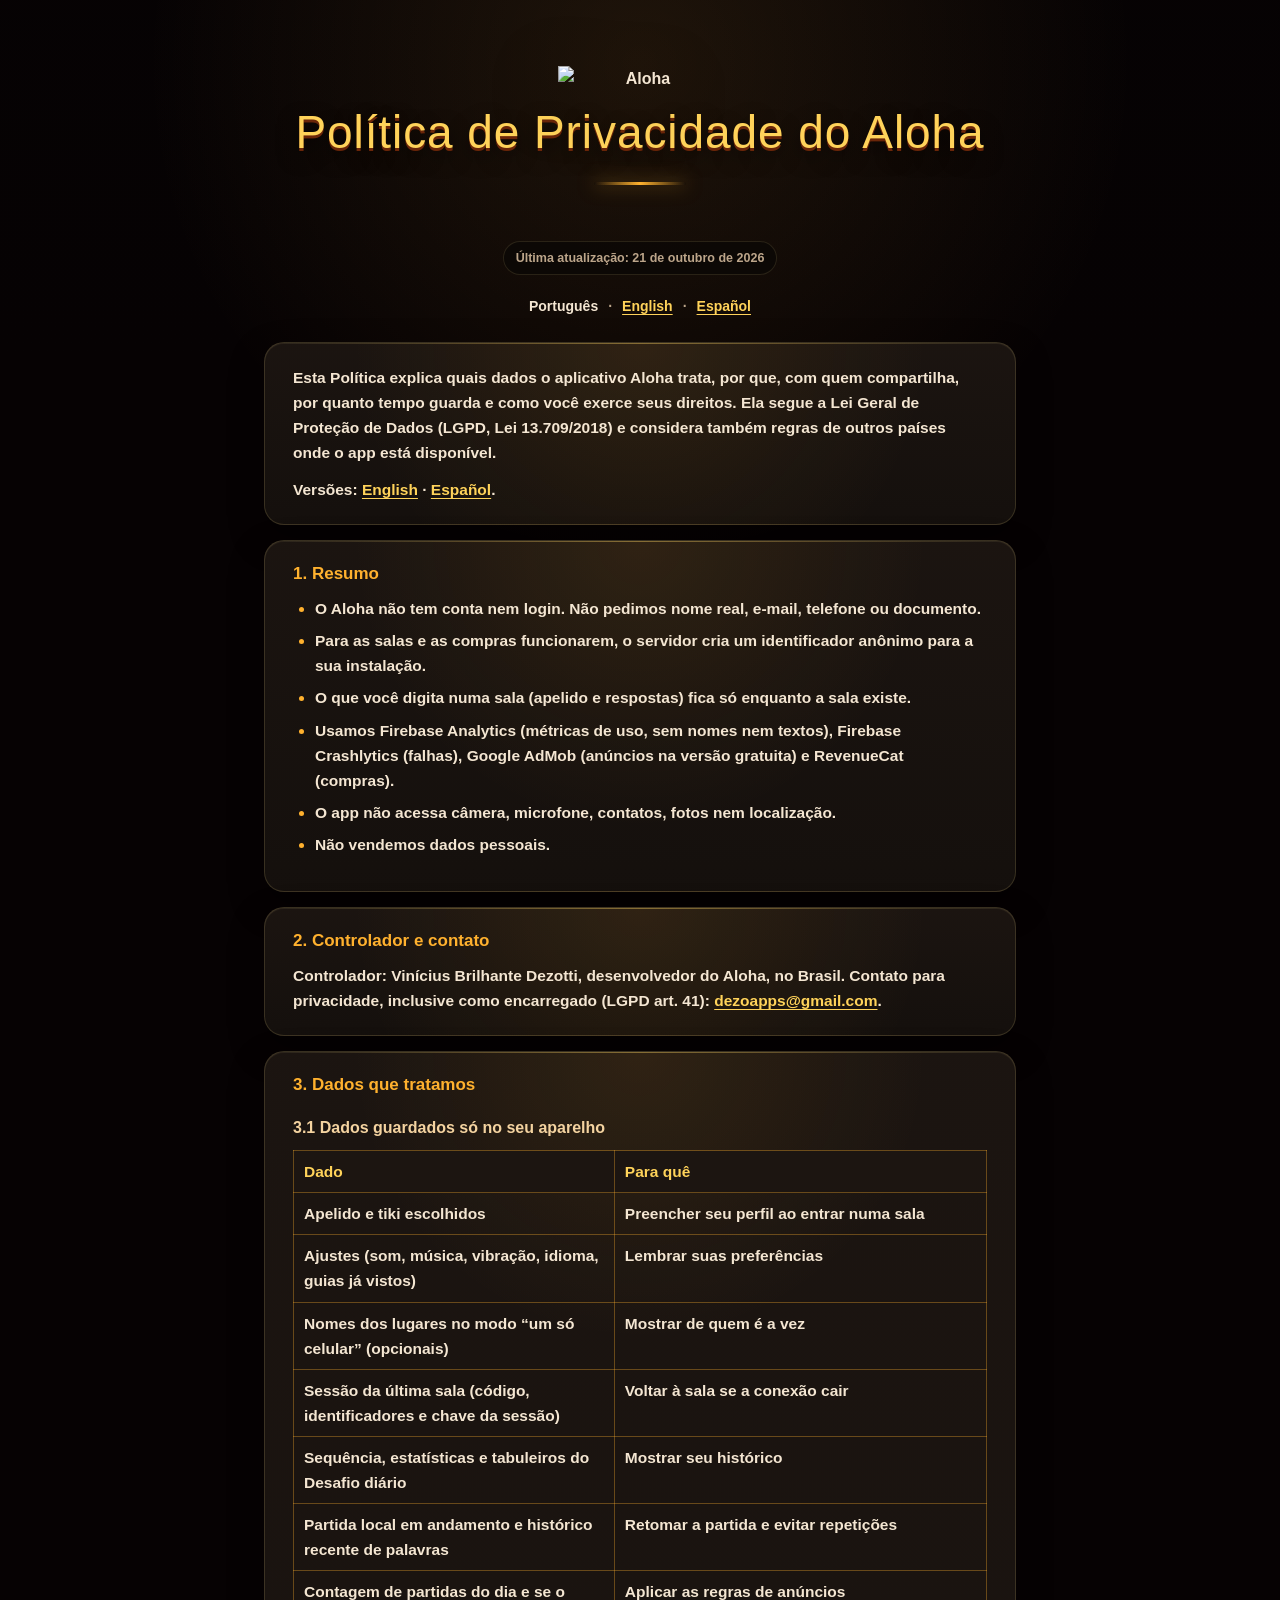
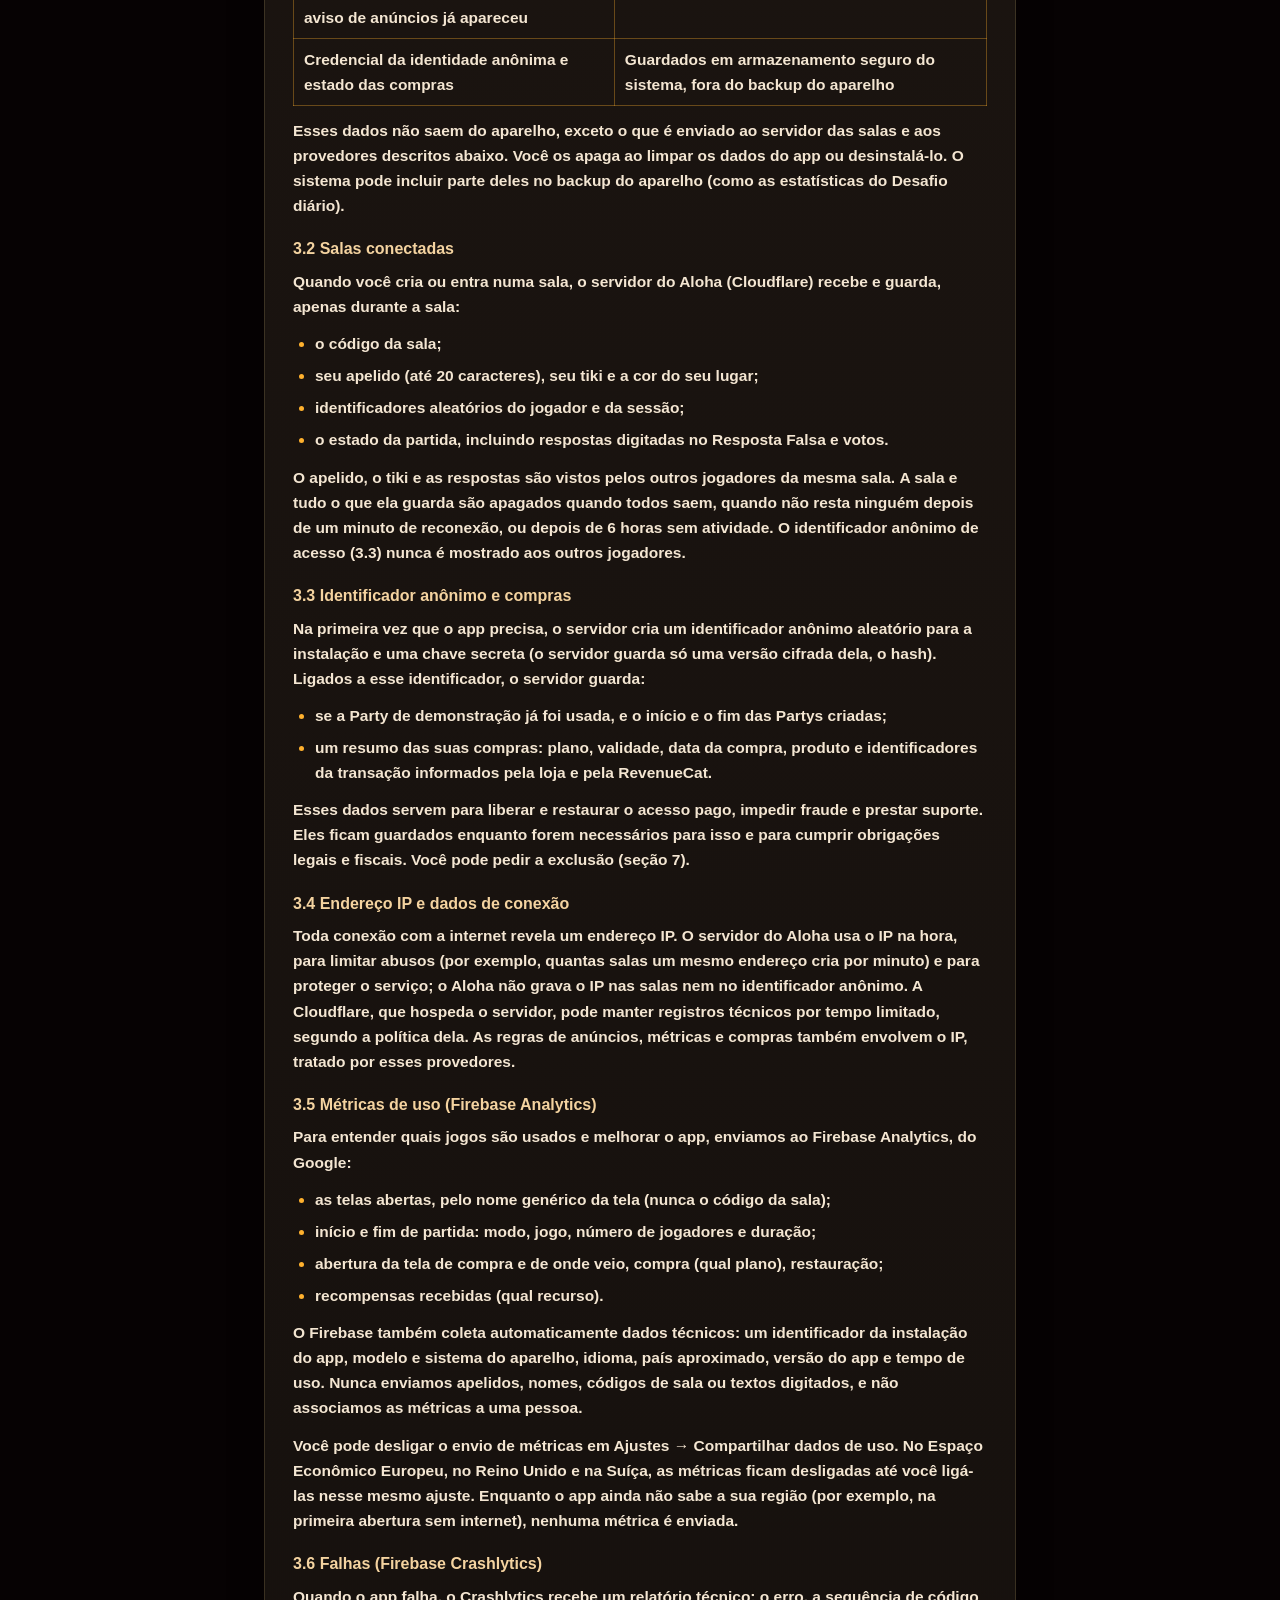
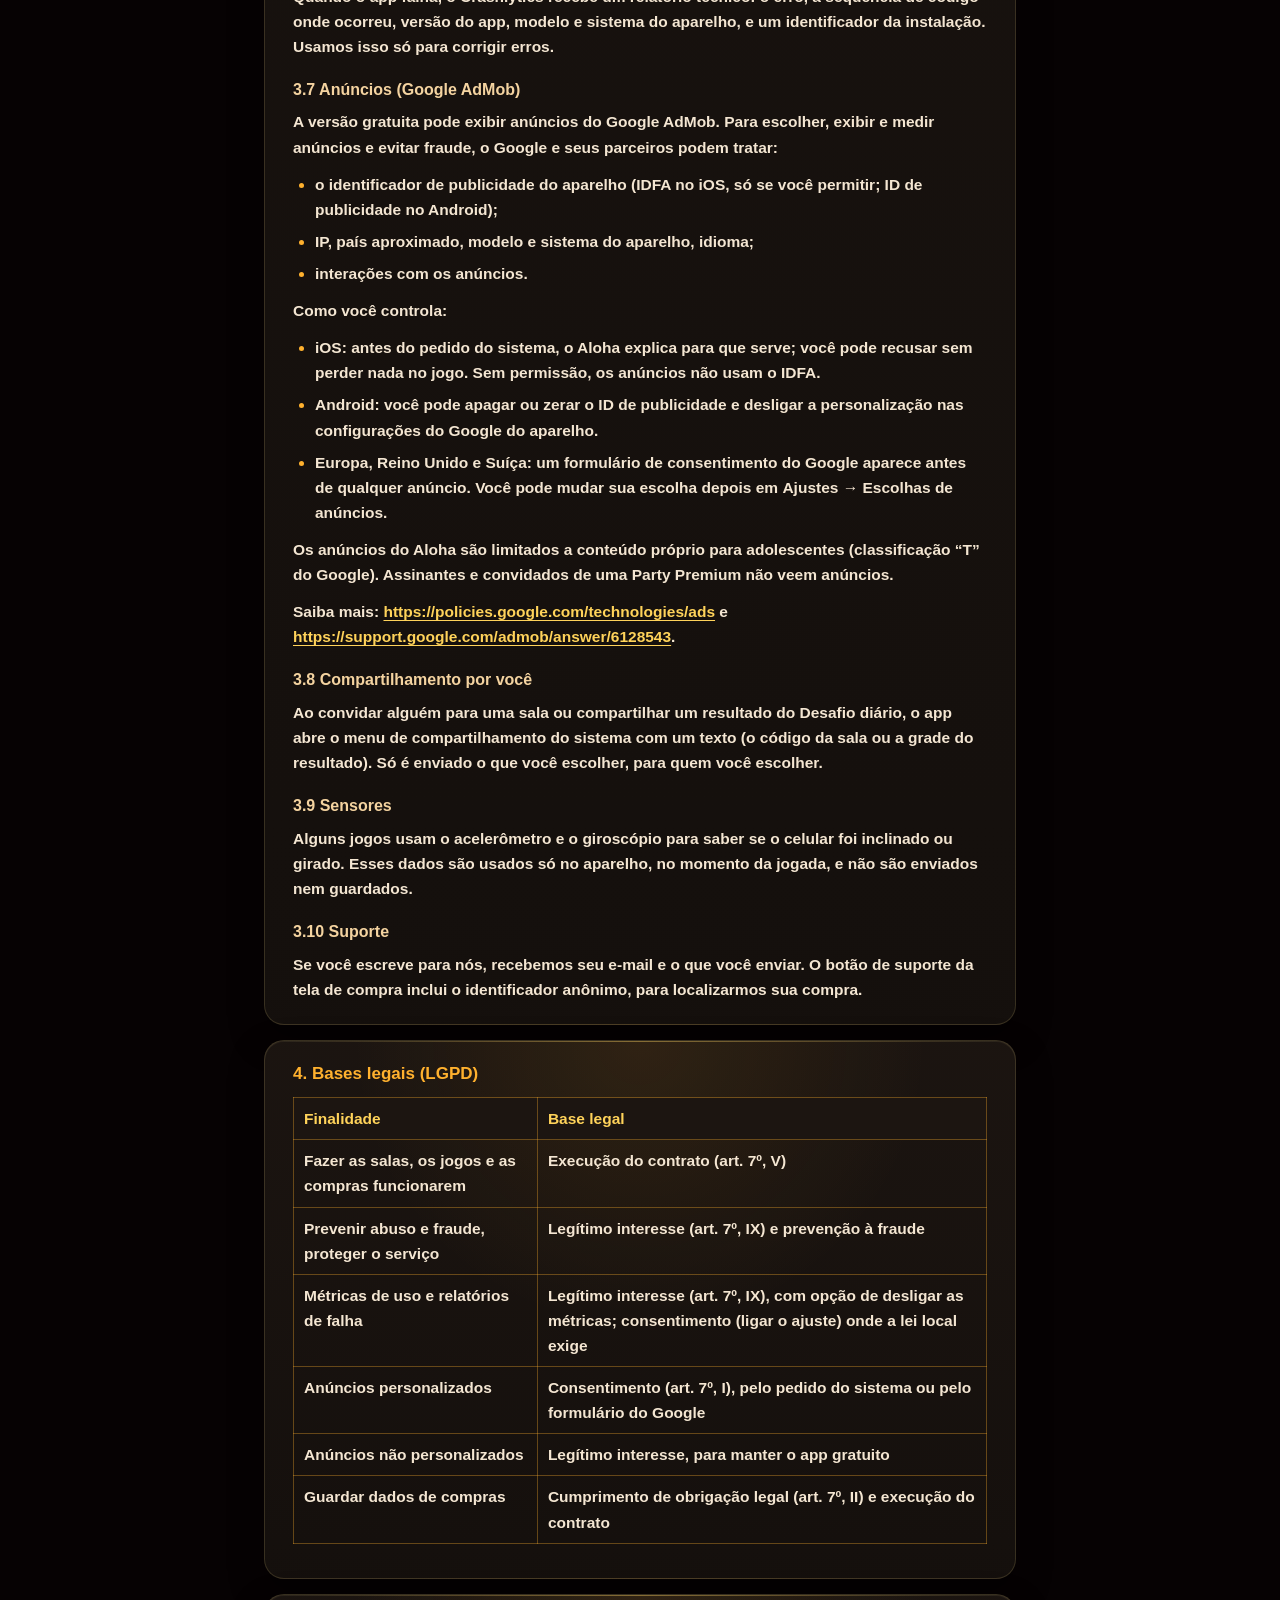
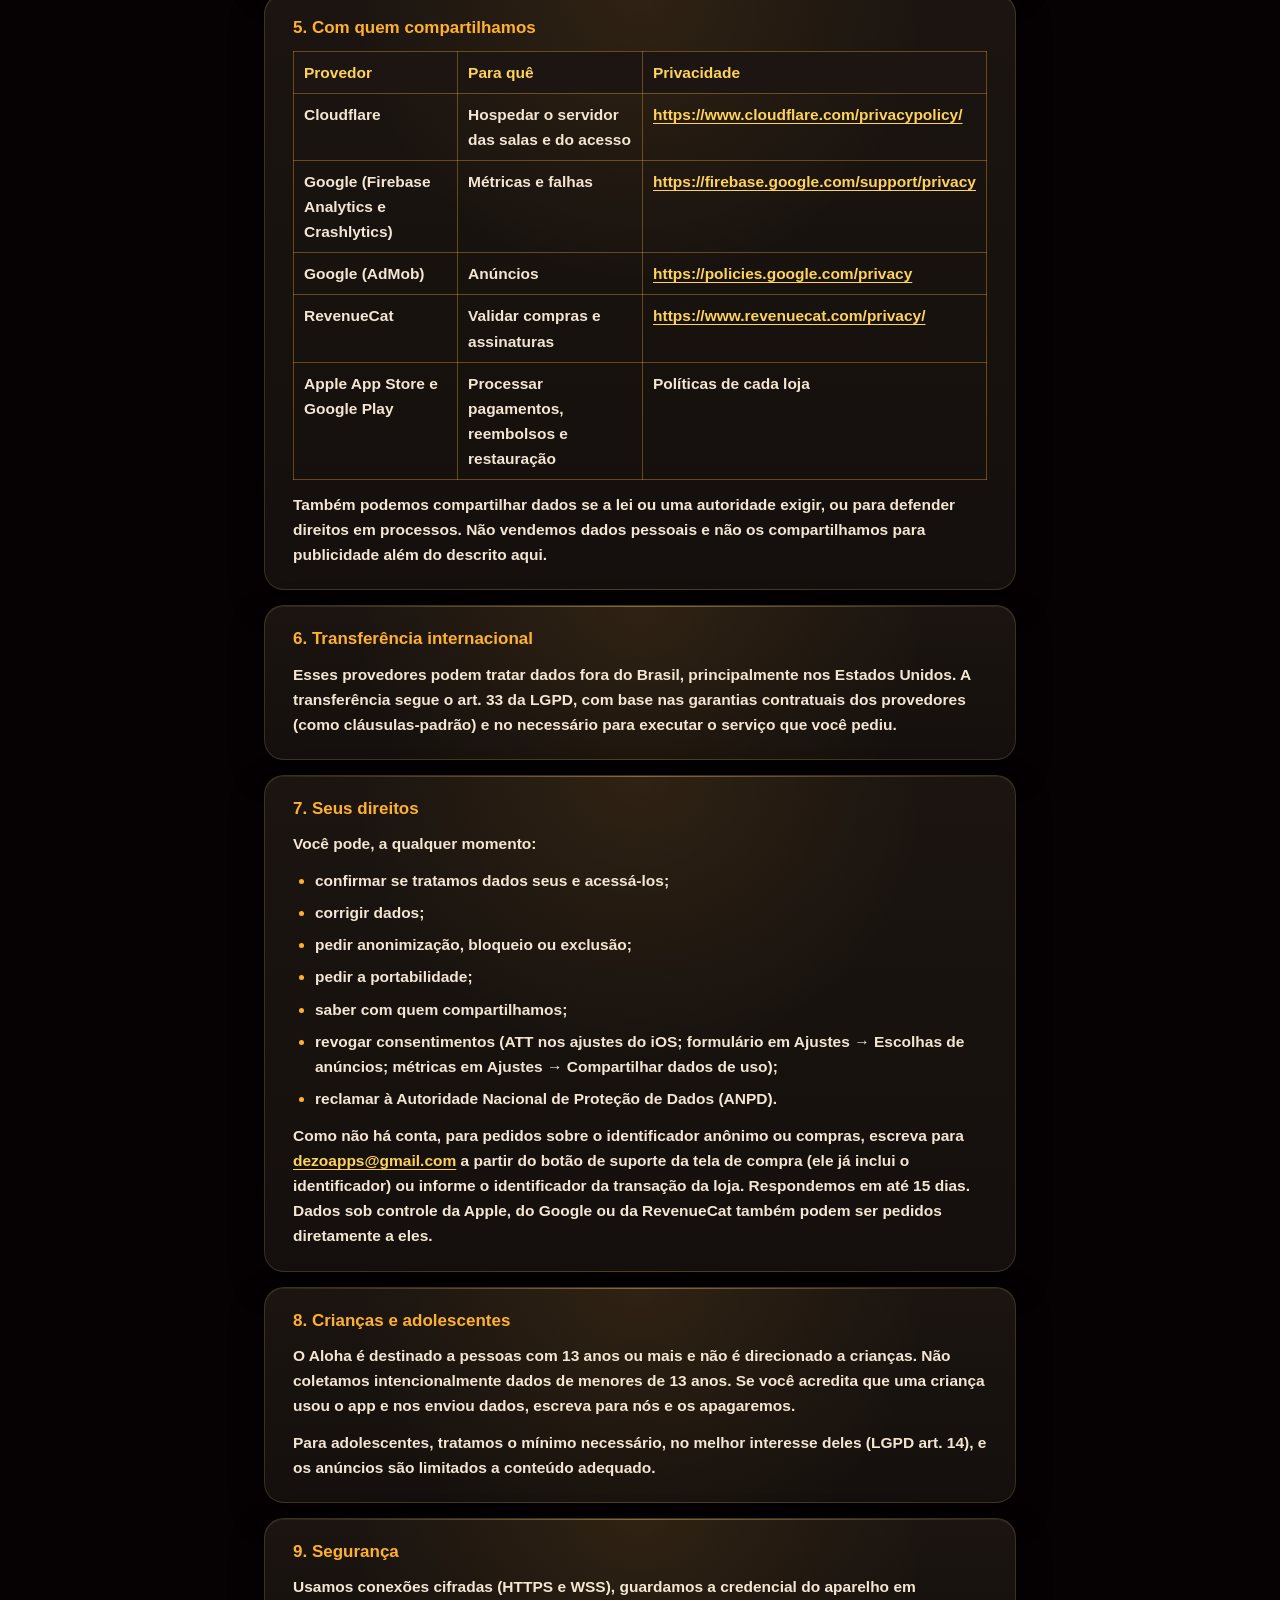
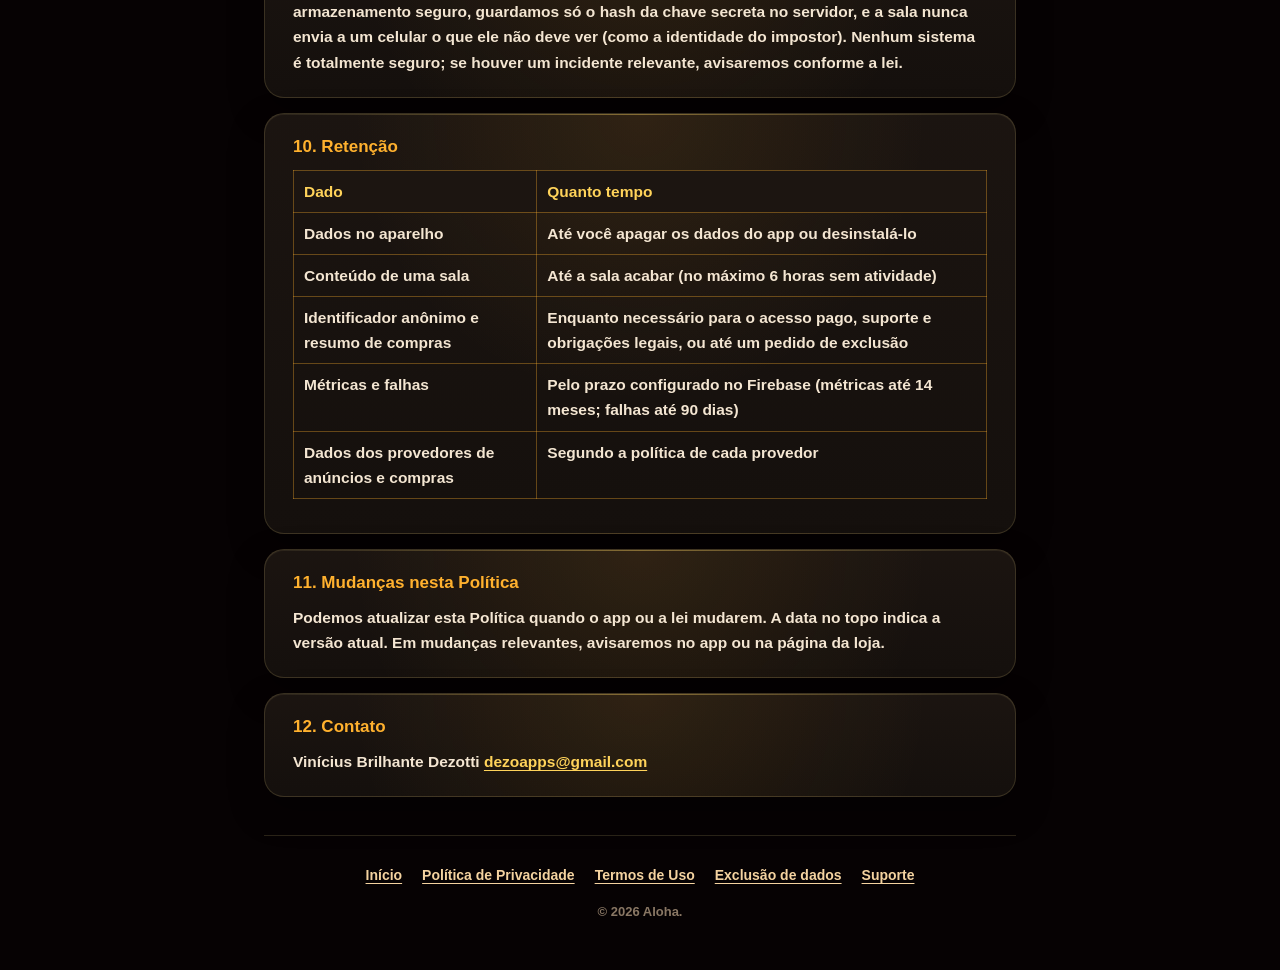
==== privacy-policy/index.html @ b7cdd17b "docs(site): atualiza termos e privacidade nos três idiomas" ====
<!doctype html>
<html lang="pt-BR">
<head>
<meta charset="utf-8">
<meta name="viewport" content="width=device-width, initial-scale=1">
<title>Política de Privacidade do Aloha</title>
<meta name="description" content="Política de Privacidade do Aloha — Aloha.">
<link rel="stylesheet" href="../assets/style.css">
<link rel="alternate" hreflang="pt-BR" href="https://playaloha.github.io/public/privacy-policy/">
<link rel="alternate" hreflang="en" href="https://playaloha.github.io/public/privacy-policy/en/">
<link rel="alternate" hreflang="es" href="https://playaloha.github.io/public/privacy-policy/es/">
</head>
<body>
<main>
  <div class="hero">
    <img class="logo small" src="../assets/aloha-logo-hero.png" alt="Aloha">
    <h1>Política de Privacidade do Aloha</h1>
  </div>

  <p class="updated">Última atualização: 21 de outubro de 2026</p>
  <nav class="language-links" aria-label="Idiomas">
    <a href="../privacy-policy/" hreflang="pt-BR" lang="pt-BR" aria-current="page">Português</a> · <a href="../privacy-policy/en/" hreflang="en" lang="en">English</a> · <a href="../privacy-policy/es/" hreflang="es" lang="es">Español</a>
  </nav>

  <article class="legal">
    <section>
      <p>Esta Política explica quais dados o aplicativo Aloha trata, por que, com quem compartilha, por quanto tempo guarda e como você exerce seus direitos. Ela segue a Lei Geral de Proteção de Dados (LGPD, Lei 13.709/2018) e considera também regras de outros países onde o app está disponível.</p>
      <p>Versões: <a href="../privacy-policy/en/">English</a> · <a href="../privacy-policy/es/">Español</a>.</p>
    </section>
    <section>
      <h2>1. Resumo</h2>
      <ul>
      <li>O Aloha <strong>não tem conta nem login</strong>. Não pedimos nome real, e-mail, telefone ou documento.</li>
      <li>Para as salas e as compras funcionarem, o servidor cria um <strong>identificador anônimo</strong> para a sua instalação.</li>
      <li>O que você digita numa sala (apelido e respostas) fica <strong>só enquanto a sala existe</strong>.</li>
      <li>Usamos <strong>Firebase Analytics</strong> (métricas de uso, sem nomes nem textos), <strong>Firebase Crashlytics</strong> (falhas), <strong>Google AdMob</strong> (anúncios na versão gratuita) e <strong>RevenueCat</strong> (compras).</li>
      <li>O app <strong>não acessa</strong> câmera, microfone, contatos, fotos nem localização.</li>
      <li><strong>Não vendemos</strong> dados pessoais.</li>
      </ul>
    </section>
    <section>
      <h2>2. Controlador e contato</h2>
      <p>Controlador: <strong>Vinícius Brilhante Dezotti</strong>, desenvolvedor do Aloha, no Brasil.
      Contato para privacidade, inclusive como encarregado (LGPD art. 41): <a href="mailto:dezoapps@gmail.com">dezoapps@gmail.com</a>.</p>
    </section>
    <section>
      <h2>3. Dados que tratamos</h2>
      <h3>3.1 Dados guardados só no seu aparelho</h3>
      <table>
      <thead>
      <tr>
      <th>Dado</th>
      <th>Para quê</th>
      </tr>
      </thead>
      <tbody>
      <tr>
      <td>Apelido e tiki escolhidos</td>
      <td>Preencher seu perfil ao entrar numa sala</td>
      </tr>
      <tr>
      <td>Ajustes (som, música, vibração, idioma, guias já vistos)</td>
      <td>Lembrar suas preferências</td>
      </tr>
      <tr>
      <td>Nomes dos lugares no modo “um só celular” (opcionais)</td>
      <td>Mostrar de quem é a vez</td>
      </tr>
      <tr>
      <td>Sessão da última sala (código, identificadores e chave da sessão)</td>
      <td>Voltar à sala se a conexão cair</td>
      </tr>
      <tr>
      <td>Sequência, estatísticas e tabuleiros do Desafio diário</td>
      <td>Mostrar seu histórico</td>
      </tr>
      <tr>
      <td>Partida local em andamento e histórico recente de palavras</td>
      <td>Retomar a partida e evitar repetições</td>
      </tr>
      <tr>
      <td>Contagem de partidas do dia e se o aviso de anúncios já apareceu</td>
      <td>Aplicar as regras de anúncios</td>
      </tr>
      <tr>
      <td>Credencial da identidade anônima e estado das compras</td>
      <td>Guardados em <strong>armazenamento seguro</strong> do sistema, fora do backup do aparelho</td>
      </tr>
      </tbody>
      </table>
      <p>Esses dados não saem do aparelho, exceto o que é enviado ao servidor das salas e aos provedores descritos abaixo. Você os apaga ao limpar os dados do app ou desinstalá-lo. O sistema pode incluir parte deles no backup do aparelho (como as estatísticas do Desafio diário).</p>
      <h3>3.2 Salas conectadas</h3>
      <p>Quando você cria ou entra numa sala, o servidor do Aloha (Cloudflare) recebe e guarda, <strong>apenas durante a sala</strong>:</p>
      <ul>
      <li>o código da sala;</li>
      <li>seu apelido (até 20 caracteres), seu tiki e a cor do seu lugar;</li>
      <li>identificadores aleatórios do jogador e da sessão;</li>
      <li>o estado da partida, incluindo <strong>respostas digitadas</strong> no Resposta Falsa e votos.</li>
      </ul>
      <p>O apelido, o tiki e as respostas são vistos pelos outros jogadores da mesma sala. <strong>A sala e tudo o que ela guarda são apagados</strong> quando todos saem, quando não resta ninguém depois de um minuto de reconexão, ou depois de 6 horas sem atividade. O identificador anônimo de acesso (3.3) nunca é mostrado aos outros jogadores.</p>
      <h3>3.3 Identificador anônimo e compras</h3>
      <p>Na primeira vez que o app precisa, o servidor cria um <strong>identificador anônimo</strong> aleatório para a instalação e uma chave secreta (o servidor guarda só uma versão cifrada dela, o hash). Ligados a esse identificador, o servidor guarda:</p>
      <ul>
      <li>se a Party de demonstração já foi usada, e o início e o fim das Partys criadas;</li>
      <li>um resumo das suas compras: plano, validade, data da compra, produto e identificadores da transação informados pela loja e pela RevenueCat.</li>
      </ul>
      <p>Esses dados servem para liberar e restaurar o acesso pago, impedir fraude e prestar suporte. Eles ficam guardados enquanto forem necessários para isso e para cumprir obrigações legais e fiscais. Você pode pedir a exclusão (seção 7).</p>
      <h3>3.4 Endereço IP e dados de conexão</h3>
      <p>Toda conexão com a internet revela um endereço IP. O servidor do Aloha usa o IP <strong>na hora</strong>, para limitar abusos (por exemplo, quantas salas um mesmo endereço cria por minuto) e para proteger o serviço; o Aloha não grava o IP nas salas nem no identificador anônimo. A Cloudflare, que hospeda o servidor, pode manter registros técnicos por tempo limitado, segundo a política dela. As regras de anúncios, métricas e compras também envolvem o IP, tratado por esses provedores.</p>
      <h3>3.5 Métricas de uso (Firebase Analytics)</h3>
      <p>Para entender quais jogos são usados e melhorar o app, enviamos ao Firebase Analytics, do Google:</p>
      <ul>
      <li>as telas abertas, pelo nome genérico da tela (nunca o código da sala);</li>
      <li>início e fim de partida: modo, jogo, número de jogadores e duração;</li>
      <li>abertura da tela de compra e de onde veio, compra (qual plano), restauração;</li>
      <li>recompensas recebidas (qual recurso).</li>
      </ul>
      <p>O Firebase também coleta automaticamente dados técnicos: um identificador da instalação do app, modelo e sistema do aparelho, idioma, país aproximado, versão do app e tempo de uso. <strong>Nunca enviamos apelidos, nomes, códigos de sala ou textos digitados</strong>, e não associamos as métricas a uma pessoa.</p>
      <p>Você pode <strong>desligar o envio de métricas em Ajustes → Compartilhar dados de uso</strong>. No Espaço Econômico Europeu, no Reino Unido e na Suíça, as métricas ficam <strong>desligadas</strong> até você ligá-las nesse mesmo ajuste. Enquanto o app ainda não sabe a sua região (por exemplo, na primeira abertura sem internet), nenhuma métrica é enviada.</p>
      <h3>3.6 Falhas (Firebase Crashlytics)</h3>
      <p>Quando o app falha, o Crashlytics recebe um relatório técnico: o erro, a sequência de código onde ocorreu, versão do app, modelo e sistema do aparelho, e um identificador da instalação. Usamos isso só para corrigir erros.</p>
      <h3>3.7 Anúncios (Google AdMob)</h3>
      <p>A versão gratuita pode exibir anúncios do Google AdMob. Para escolher, exibir e medir anúncios e evitar fraude, o Google e seus parceiros podem tratar:</p>
      <ul>
      <li>o <strong>identificador de publicidade</strong> do aparelho (IDFA no iOS, só se você permitir; ID de publicidade no Android);</li>
      <li>IP, país aproximado, modelo e sistema do aparelho, idioma;</li>
      <li>interações com os anúncios.</li>
      </ul>
      <p>Como você controla:</p>
      <ul>
      <li><strong>iOS:</strong> antes do pedido do sistema, o Aloha explica para que serve; você pode recusar sem perder nada no jogo. Sem permissão, os anúncios não usam o IDFA.</li>
      <li><strong>Android:</strong> você pode apagar ou zerar o ID de publicidade e desligar a personalização nas configurações do Google do aparelho.</li>
      <li><strong>Europa, Reino Unido e Suíça:</strong> um formulário de consentimento do Google aparece antes de qualquer anúncio. Você pode mudar sua escolha depois em <strong>Ajustes → Escolhas de anúncios</strong>.</li>
      </ul>
      <p>Os anúncios do Aloha são limitados a conteúdo próprio para adolescentes (classificação “T” do Google). Assinantes e convidados de uma Party Premium não veem anúncios.</p>
      <p>Saiba mais: <a href="https://policies.google.com/technologies/ads">https://policies.google.com/technologies/ads</a> e <a href="https://support.google.com/admob/answer/6128543">https://support.google.com/admob/answer/6128543</a>.</p>
      <h3>3.8 Compartilhamento por você</h3>
      <p>Ao convidar alguém para uma sala ou compartilhar um resultado do Desafio diário, o app abre o menu de compartilhamento do sistema com um texto (o código da sala ou a grade do resultado). Só é enviado o que você escolher, para quem você escolher.</p>
      <h3>3.9 Sensores</h3>
      <p>Alguns jogos usam o acelerômetro e o giroscópio para saber se o celular foi inclinado ou girado. Esses dados são usados só no aparelho, no momento da jogada, e <strong>não são enviados nem guardados</strong>.</p>
      <h3>3.10 Suporte</h3>
      <p>Se você escreve para nós, recebemos seu e-mail e o que você enviar. O botão de suporte da tela de compra inclui o identificador anônimo, para localizarmos sua compra.</p>
    </section>
    <section>
      <h2>4. Bases legais (LGPD)</h2>
      <table>
      <thead>
      <tr>
      <th>Finalidade</th>
      <th>Base legal</th>
      </tr>
      </thead>
      <tbody>
      <tr>
      <td>Fazer as salas, os jogos e as compras funcionarem</td>
      <td>Execução do contrato (art. 7º, V)</td>
      </tr>
      <tr>
      <td>Prevenir abuso e fraude, proteger o serviço</td>
      <td>Legítimo interesse (art. 7º, IX) e prevenção à fraude</td>
      </tr>
      <tr>
      <td>Métricas de uso e relatórios de falha</td>
      <td>Legítimo interesse (art. 7º, IX), com opção de desligar as métricas; consentimento (ligar o ajuste) onde a lei local exige</td>
      </tr>
      <tr>
      <td>Anúncios personalizados</td>
      <td>Consentimento (art. 7º, I), pelo pedido do sistema ou pelo formulário do Google</td>
      </tr>
      <tr>
      <td>Anúncios não personalizados</td>
      <td>Legítimo interesse, para manter o app gratuito</td>
      </tr>
      <tr>
      <td>Guardar dados de compras</td>
      <td>Cumprimento de obrigação legal (art. 7º, II) e execução do contrato</td>
      </tr>
      </tbody>
      </table>
    </section>
    <section>
      <h2>5. Com quem compartilhamos</h2>
      <table>
      <thead>
      <tr>
      <th>Provedor</th>
      <th>Para quê</th>
      <th>Privacidade</th>
      </tr>
      </thead>
      <tbody>
      <tr>
      <td>Cloudflare</td>
      <td>Hospedar o servidor das salas e do acesso</td>
      <td><a href="https://www.cloudflare.com/privacypolicy/">https://www.cloudflare.com/privacypolicy/</a></td>
      </tr>
      <tr>
      <td>Google (Firebase Analytics e Crashlytics)</td>
      <td>Métricas e falhas</td>
      <td><a href="https://firebase.google.com/support/privacy">https://firebase.google.com/support/privacy</a></td>
      </tr>
      <tr>
      <td>Google (AdMob)</td>
      <td>Anúncios</td>
      <td><a href="https://policies.google.com/privacy">https://policies.google.com/privacy</a></td>
      </tr>
      <tr>
      <td>RevenueCat</td>
      <td>Validar compras e assinaturas</td>
      <td><a href="https://www.revenuecat.com/privacy/">https://www.revenuecat.com/privacy/</a></td>
      </tr>
      <tr>
      <td>Apple App Store e Google Play</td>
      <td>Processar pagamentos, reembolsos e restauração</td>
      <td>Políticas de cada loja</td>
      </tr>
      </tbody>
      </table>
      <p>Também podemos compartilhar dados se a lei ou uma autoridade exigir, ou para defender direitos em processos. <strong>Não vendemos</strong> dados pessoais e não os compartilhamos para publicidade além do descrito aqui.</p>
    </section>
    <section>
      <h2>6. Transferência internacional</h2>
      <p>Esses provedores podem tratar dados fora do Brasil, principalmente nos Estados Unidos. A transferência segue o art. 33 da LGPD, com base nas garantias contratuais dos provedores (como cláusulas-padrão) e no necessário para executar o serviço que você pediu.</p>
    </section>
    <section>
      <h2>7. Seus direitos</h2>
      <p>Você pode, a qualquer momento:</p>
      <ul>
      <li>confirmar se tratamos dados seus e acessá-los;</li>
      <li>corrigir dados;</li>
      <li>pedir anonimização, bloqueio ou <strong>exclusão</strong>;</li>
      <li>pedir a portabilidade;</li>
      <li>saber com quem compartilhamos;</li>
      <li>revogar consentimentos (ATT nos ajustes do iOS; formulário em Ajustes → Escolhas de anúncios; métricas em Ajustes → Compartilhar dados de uso);</li>
      <li>reclamar à Autoridade Nacional de Proteção de Dados (ANPD).</li>
      </ul>
      <p>Como não há conta, para pedidos sobre o identificador anônimo ou compras, escreva para <a href="mailto:dezoapps@gmail.com">dezoapps@gmail.com</a> a partir do botão de suporte da tela de compra (ele já inclui o identificador) ou informe o identificador da transação da loja. Respondemos em até 15 dias. Dados sob controle da Apple, do Google ou da RevenueCat também podem ser pedidos diretamente a eles.</p>
    </section>
    <section>
      <h2>8. Crianças e adolescentes</h2>
      <p>O Aloha é destinado a pessoas com <strong>13 anos ou mais</strong> e não é direcionado a crianças. Não coletamos intencionalmente dados de menores de 13 anos. Se você acredita que uma criança usou o app e nos enviou dados, escreva para nós e os apagaremos.</p>
      <p>Para adolescentes, tratamos o mínimo necessário, no melhor interesse deles (LGPD art. 14), e os anúncios são limitados a conteúdo adequado.</p>
    </section>
    <section>
      <h2>9. Segurança</h2>
      <p>Usamos conexões cifradas (HTTPS e WSS), guardamos a credencial do aparelho em armazenamento seguro, guardamos só o hash da chave secreta no servidor, e a sala nunca envia a um celular o que ele não deve ver (como a identidade do impostor). Nenhum sistema é totalmente seguro; se houver um incidente relevante, avisaremos conforme a lei.</p>
    </section>
    <section>
      <h2>10. Retenção</h2>
      <table>
      <thead>
      <tr>
      <th>Dado</th>
      <th>Quanto tempo</th>
      </tr>
      </thead>
      <tbody>
      <tr>
      <td>Dados no aparelho</td>
      <td>Até você apagar os dados do app ou desinstalá-lo</td>
      </tr>
      <tr>
      <td>Conteúdo de uma sala</td>
      <td>Até a sala acabar (no máximo 6 horas sem atividade)</td>
      </tr>
      <tr>
      <td>Identificador anônimo e resumo de compras</td>
      <td>Enquanto necessário para o acesso pago, suporte e obrigações legais, ou até um pedido de exclusão</td>
      </tr>
      <tr>
      <td>Métricas e falhas</td>
      <td>Pelo prazo configurado no Firebase (métricas até 14 meses; falhas até 90 dias)</td>
      </tr>
      <tr>
      <td>Dados dos provedores de anúncios e compras</td>
      <td>Segundo a política de cada provedor</td>
      </tr>
      </tbody>
      </table>
    </section>
    <section>
      <h2>11. Mudanças nesta Política</h2>
      <p>Podemos atualizar esta Política quando o app ou a lei mudarem. A data no topo indica a versão atual. Em mudanças relevantes, avisaremos no app ou na página da loja.</p>
    </section>
    <section>
      <h2>12. Contato</h2>
      <p>Vinícius Brilhante Dezotti
      <a href="mailto:dezoapps@gmail.com">dezoapps@gmail.com</a></p>
    </section>
  </article>

  <footer>
    <div class="docs">
      <a href="../">Início</a>
      <a href="../privacy-policy/">Política de Privacidade</a>
      <a href="../terms-of-use/">Termos de Uso</a>
      <a href="../data-deletion/">Exclusão de dados</a>
      <a href="../support/">Suporte</a>
    </div>
    <p class="copyright">© 2026 Aloha.</p>
  </footer>
</main>
</body>
</html>
---- assets/style.css ----
@font-face {
  font-family: 'LuckiestGuy';
  src: url('LuckiestGuy-Regular.ttf') format('truetype');
  font-weight: 400;
  font-style: normal;
  font-display: swap;
}

@font-face {
  font-family: 'NunitoSans';
  src: url('NunitoSans-Variable.ttf') format('truetype');
  font-weight: 200 1000;
  font-style: normal;
  font-display: swap;
}

:root {
  --canvas: #060203;
  --surface: #15100d;
  --surface-2: #1c1511;
  --panel: #1a120e;
  --teca: #2b1d12;
  --border: rgba(255, 224, 138, 0.15);
  --border-strong: rgba(255, 177, 46, 0.34);
  --text: #f4e6d2;
  --text-muted: #f4d3a0;
  --text-soft: #bca58a;
  --gold: #ffd35a;
  --amber: #ffb12e;
  --orange: #f4771e;
  --orange-deep: #d94b16;
  --success: #5bcb7a;
  --max: 820px;
  color-scheme: dark;
}

* { box-sizing: border-box; }

html {
  background: var(--canvas);
  scroll-behavior: smooth;
}

html, body {
  max-width: 100%;
  overflow-x: hidden;
}

body {
  margin: 0;
  min-height: 100vh;
  background-color: var(--canvas);
  background-image:
    radial-gradient(circle at 50% 7%, rgba(255, 179, 70, 0.10), transparent 31rem),
    linear-gradient(180deg, rgba(3, 10, 10, 0.06), rgba(6, 2, 3, 0.58) 40%, rgba(6, 2, 3, 0.88)),
    url('jungle-night.webp');
  background-position: center top, center top, center top;
  background-size: auto, auto, cover;
  background-attachment: fixed, fixed, fixed;
  background-repeat: no-repeat;
  color: var(--text);
  font-family: 'NunitoSans', Arial, sans-serif;
  font-size: 16px;
  font-weight: 560;
  line-height: 1.62;
  -webkit-text-size-adjust: 100%;
}

::selection {
  color: #2a1500;
  background: var(--gold);
}

a {
  color: var(--gold);
  overflow-wrap: break-word;
  text-decoration-thickness: 1px;
  text-underline-offset: 3px;
}

a:hover { color: #ffe08a; }

a:focus-visible {
  outline: 3px solid var(--gold);
  outline-offset: 4px;
  border-radius: 6px;
}

img {
  max-width: 100%;
  height: auto;
}

main {
  width: min(100%, var(--max));
  margin: 0 auto;
  padding: clamp(24px, 6vw, 58px) clamp(18px, 5vw, 34px) 44px;
}

.hero {
  position: relative;
  text-align: center;
  margin: 0 auto clamp(28px, 6vw, 46px);
  padding: 8px 0 24px;
}

.hero::after {
  content: '';
  display: block;
  width: 92px;
  height: 3px;
  margin: 24px auto 0;
  border-radius: 999px;
  background: linear-gradient(90deg, transparent, var(--amber), transparent);
  box-shadow: 0 0 18px rgba(255, 177, 46, 0.52);
}

.logo {
  display: block;
  width: clamp(188px, 42vw, 268px);
  height: auto;
  object-fit: contain;
  filter: drop-shadow(0 16px 32px rgba(0, 0, 0, 0.62));
  margin: 0 auto 14px;
}

.logo.small {
  width: clamp(118px, 27vw, 164px);
  margin-bottom: 16px;
}

.eyebrow {
  margin: 0 0 10px;
  color: var(--text-muted);
  font-size: 12px;
  font-weight: 900;
  letter-spacing: 0.16em;
  text-transform: uppercase;
}

h1,
.card h2 {
  font-family: 'LuckiestGuy', Arial, sans-serif;
  font-weight: 400;
}

h1 {
  margin: 0 0 10px;
  color: var(--gold);
  font-size: clamp(30px, 7vw, 46px);
  letter-spacing: 0.02em;
  line-height: 1.08;
  text-shadow:
    0 3px 0 #6b2609,
    0 8px 20px rgba(0, 0, 0, 0.62);
}

.home-title {
  position: absolute;
  width: 1px;
  height: 1px;
  padding: 0;
  margin: -1px;
  overflow: hidden;
  clip: rect(0, 0, 0, 0);
  white-space: nowrap;
  border: 0;
}

.lead {
  max-width: 54ch;
  margin: 0 auto;
  color: var(--text);
  font-size: clamp(15px, 2.2vw, 17px);
  font-weight: 650;
  text-wrap: balance;
}

.mode-strip {
  display: flex;
  justify-content: center;
  gap: 8px;
  flex-wrap: wrap;
  margin-top: 20px;
}

.mode-strip span {
  padding: 7px 12px;
  border: 1px solid var(--border-strong);
  border-radius: 999px;
  background: linear-gradient(180deg, rgba(42, 29, 18, 0.92), rgba(21, 16, 13, 0.92));
  color: var(--text-muted);
  box-shadow: inset 0 1px 0 rgba(255, 228, 176, 0.10), 0 5px 14px rgba(0, 0, 0, 0.30);
  font-size: 12px;
  font-weight: 850;
  letter-spacing: 0.02em;
}

.card,
.legal section {
  position: relative;
  overflow: hidden;
  background:
    radial-gradient(circle at 50% 0%, rgba(255, 177, 46, 0.09), transparent 18rem),
    linear-gradient(180deg, rgba(28, 21, 17, 0.97), rgba(21, 16, 13, 0.98));
  border: 1px solid var(--border);
  box-shadow:
    inset 0 1px 0 rgba(255, 228, 176, 0.06),
    0 14px 34px rgba(0, 0, 0, 0.34);
}

.card::before,
.legal section::before {
  content: '';
  position: absolute;
  inset: 0 0 auto;
  height: 1px;
  background: linear-gradient(90deg, transparent, rgba(255, 211, 90, 0.38), transparent);
  pointer-events: none;
}

.card {
  min-height: 172px;
  border-radius: 24px;
  padding: 24px clamp(20px, 4vw, 28px);
  transition: transform 180ms ease, border-color 180ms ease, box-shadow 180ms ease;
}

.card:hover {
  transform: translateY(-3px);
  border-color: var(--border-strong);
  box-shadow:
    inset 0 1px 0 rgba(255, 228, 176, 0.09),
    0 18px 42px rgba(0, 0, 0, 0.44),
    0 0 24px rgba(244, 119, 30, 0.08);
}

.card h2 {
  margin: 0 0 10px;
  color: var(--amber);
  font-size: 21px;
  line-height: 1.15;
  text-shadow: 0 2px 0 #5a210a;
}

.card h2 a {
  color: inherit;
  text-decoration: none;
}

.card h2 a::after {
  content: '';
  position: absolute;
  inset: 0;
}

.card p {
  margin: 0;
  color: var(--text);
}

.card-grid {
  display: grid;
  grid-template-columns: repeat(2, minmax(0, 1fr));
  gap: 16px;
}

.email-btn {
  display: inline-flex;
  min-height: 48px;
  align-items: center;
  justify-content: center;
  margin-top: 6px;
  padding: 12px 22px;
  border: 1px solid #ffe08a;
  border-radius: 16px;
  background: linear-gradient(180deg, #f5b83a, #f08a24 56%, #d85b18);
  color: #2a1500;
  box-shadow: inset 0 1px 0 rgba(255, 255, 255, 0.32), 0 6px 14px rgba(0, 0, 0, 0.38);
  font-weight: 900;
  text-decoration: none;
}

.email-btn:hover {
  color: #160b00;
  filter: brightness(1.06);
}

.legal {
  color: var(--text);
  font-size: 15.5px;
}

.legal .updated,
.updated {
  width: fit-content;
  margin: -14px auto 30px;
  padding: 6px 12px;
  border: 1px solid rgba(255, 224, 138, 0.12);
  border-radius: 999px;
  background: rgba(11, 7, 6, 0.72);
  color: var(--text-soft);
  font-size: 12.5px;
}

.legal section {
  border-radius: 20px;
  padding: 22px clamp(18px, 4vw, 28px);
  margin-bottom: 15px;
}

.legal h2 {
  margin: 0 0 11px;
  color: var(--amber);
  font-size: 17px;
  line-height: 1.3;
}

.legal p { margin: 0 0 12px; }
.legal p:last-child { margin-bottom: 0; }

.legal ul,
.legal ol {
  margin: 0 0 12px;
  padding-left: 22px;
}

.legal li { margin-bottom: 7px; }
.legal li:last-child { margin-bottom: 0; }
.legal li::marker { color: var(--amber); font-weight: 900; }

footer {
  margin-top: 38px;
  padding: 28px 20px 4px;
  border-top: 1px solid var(--border);
  text-align: center;
}

.socials {
  display: flex;
  justify-content: center;
  gap: 14px;
  margin-bottom: 18px;
}

.socials a {
  display: inline-flex;
  width: 48px;
  height: 48px;
  align-items: center;
  justify-content: center;
  border: 1px solid var(--border);
  border-radius: 16px;
  background: linear-gradient(180deg, var(--surface-2), var(--surface));
  box-shadow: inset 0 1px 0 rgba(255, 228, 176, 0.07), 0 6px 14px rgba(0, 0, 0, 0.28);
}

.socials svg {
  width: 20px;
  height: 20px;
  fill: var(--text-muted);
}

.docs {
  display: flex;
  justify-content: center;
  gap: 12px 20px;
  flex-wrap: wrap;
  margin-bottom: 14px;
  font-size: 14px;
  font-weight: 750;
}

.docs a { color: var(--text-muted); }

.copyright {
  margin: 0;
  color: var(--text-soft);
  font-size: 13px;
  opacity: 0.72;
}

@media (max-width: 620px) {
  body { background-attachment: scroll, scroll, scroll; }
  main { padding-top: 22px; }
  .card-grid { grid-template-columns: 1fr; }
  .card { min-height: 0; }
  .mode-strip { gap: 6px; }
  .mode-strip span { padding: 6px 10px; font-size: 11.5px; }
}

@media (max-width: 380px) {
  body { font-size: 15px; }
  main { padding-inline: 14px; }
  .logo { width: 184px; }
  .logo.small { width: 112px; }
  .card, .legal section { padding: 18px 16px; border-radius: 16px; }
  .card h2 { font-size: 19px; }
  .legal h2 { font-size: 16px; }
  .docs { gap: 10px 16px; font-size: 13px; }
}

@media (prefers-reduced-motion: reduce) {
  html { scroll-behavior: auto; }
  .card { transition: none; }
}

.language-links {
  display: flex;
  justify-content: center;
  align-items: center;
  gap: 10px;
  flex-wrap: wrap;
  margin: -10px 0 24px;
  color: var(--text-soft);
  font-size: 14px;
  font-weight: 750;
}

.language-links a[aria-current="page"] {
  color: var(--text);
  text-decoration: none;
}

.legal h3 {
  margin: 20px 0 9px;
  color: var(--text-muted);
  font-size: 16px;
  line-height: 1.35;
}

.legal table {
  display: block;
  width: 100%;
  overflow-x: auto;
  border-collapse: collapse;
  margin: 12px 0;
}

.legal th,
.legal td {
  min-width: 110px;
  padding: 8px 10px;
  border: 1px solid var(--border-strong);
  text-align: left;
  vertical-align: top;
}

.legal th {
  color: var(--gold);
  background: var(--surface-2);
}
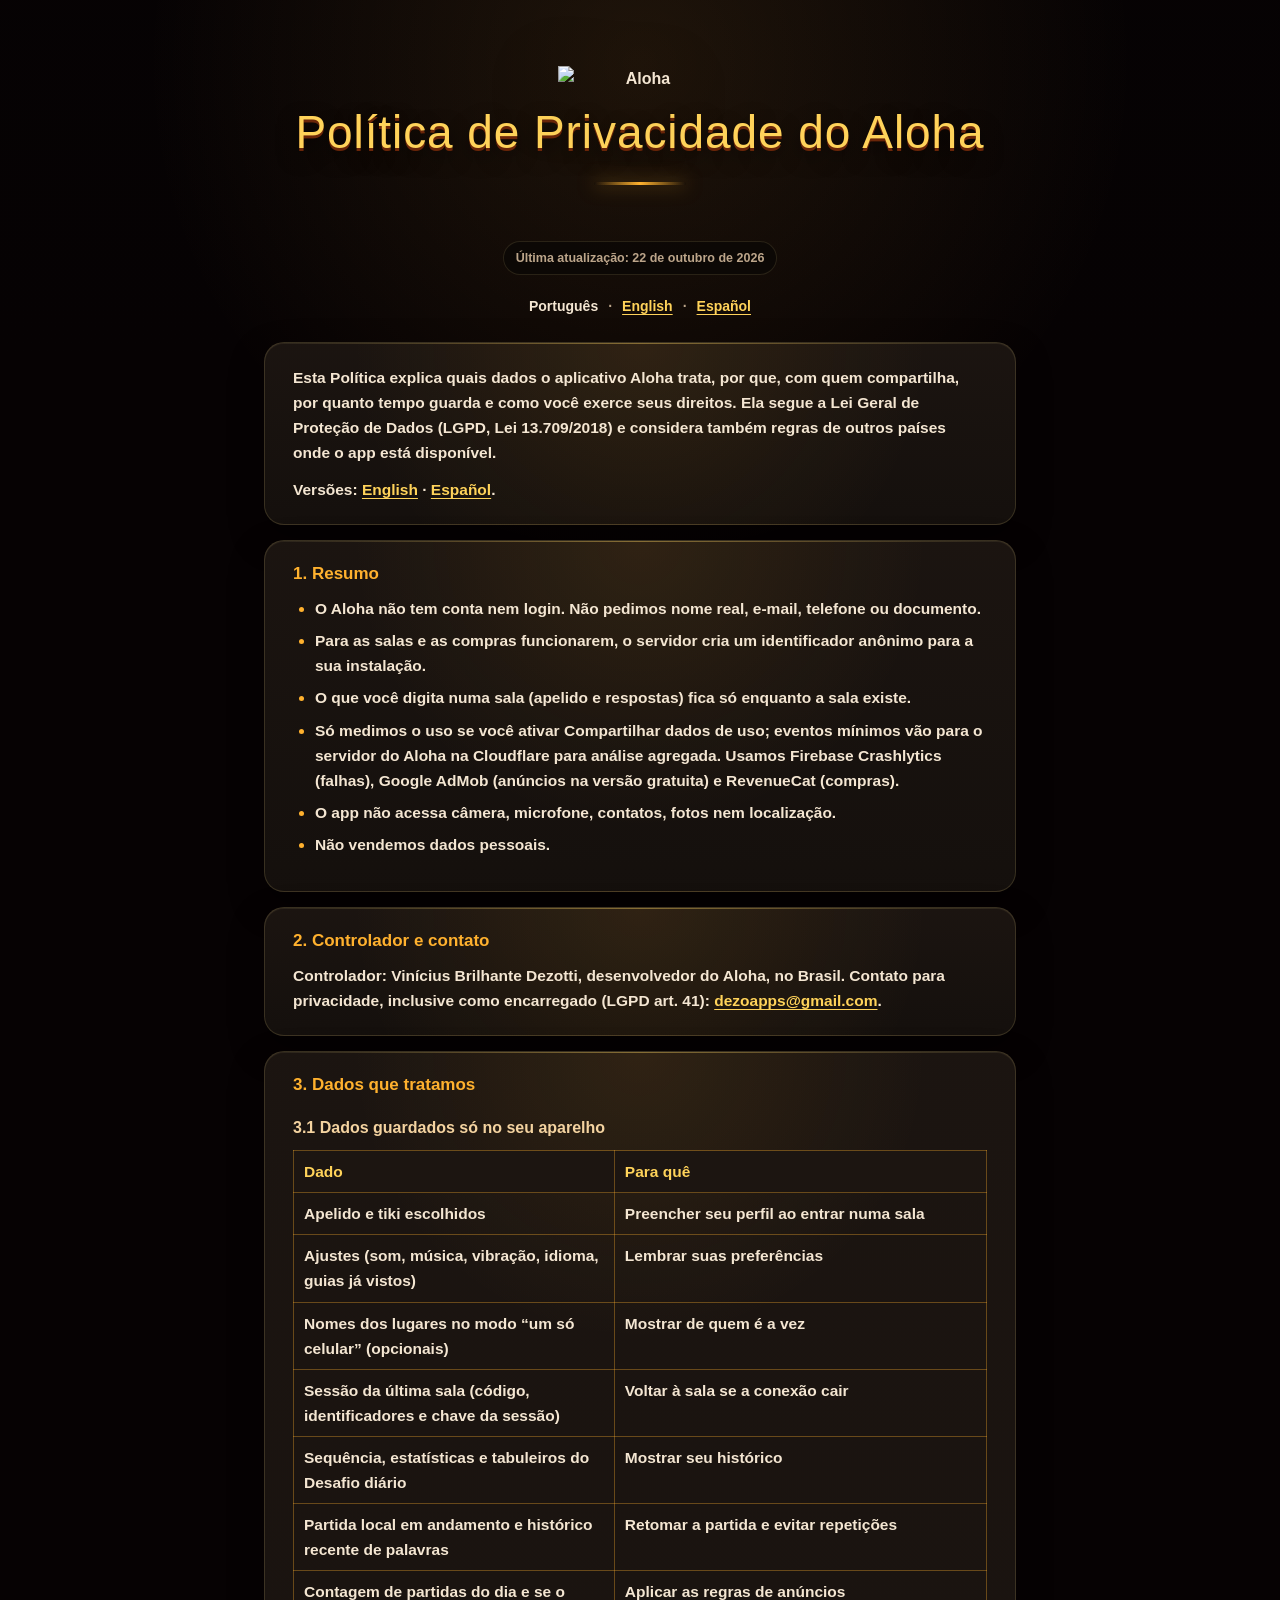
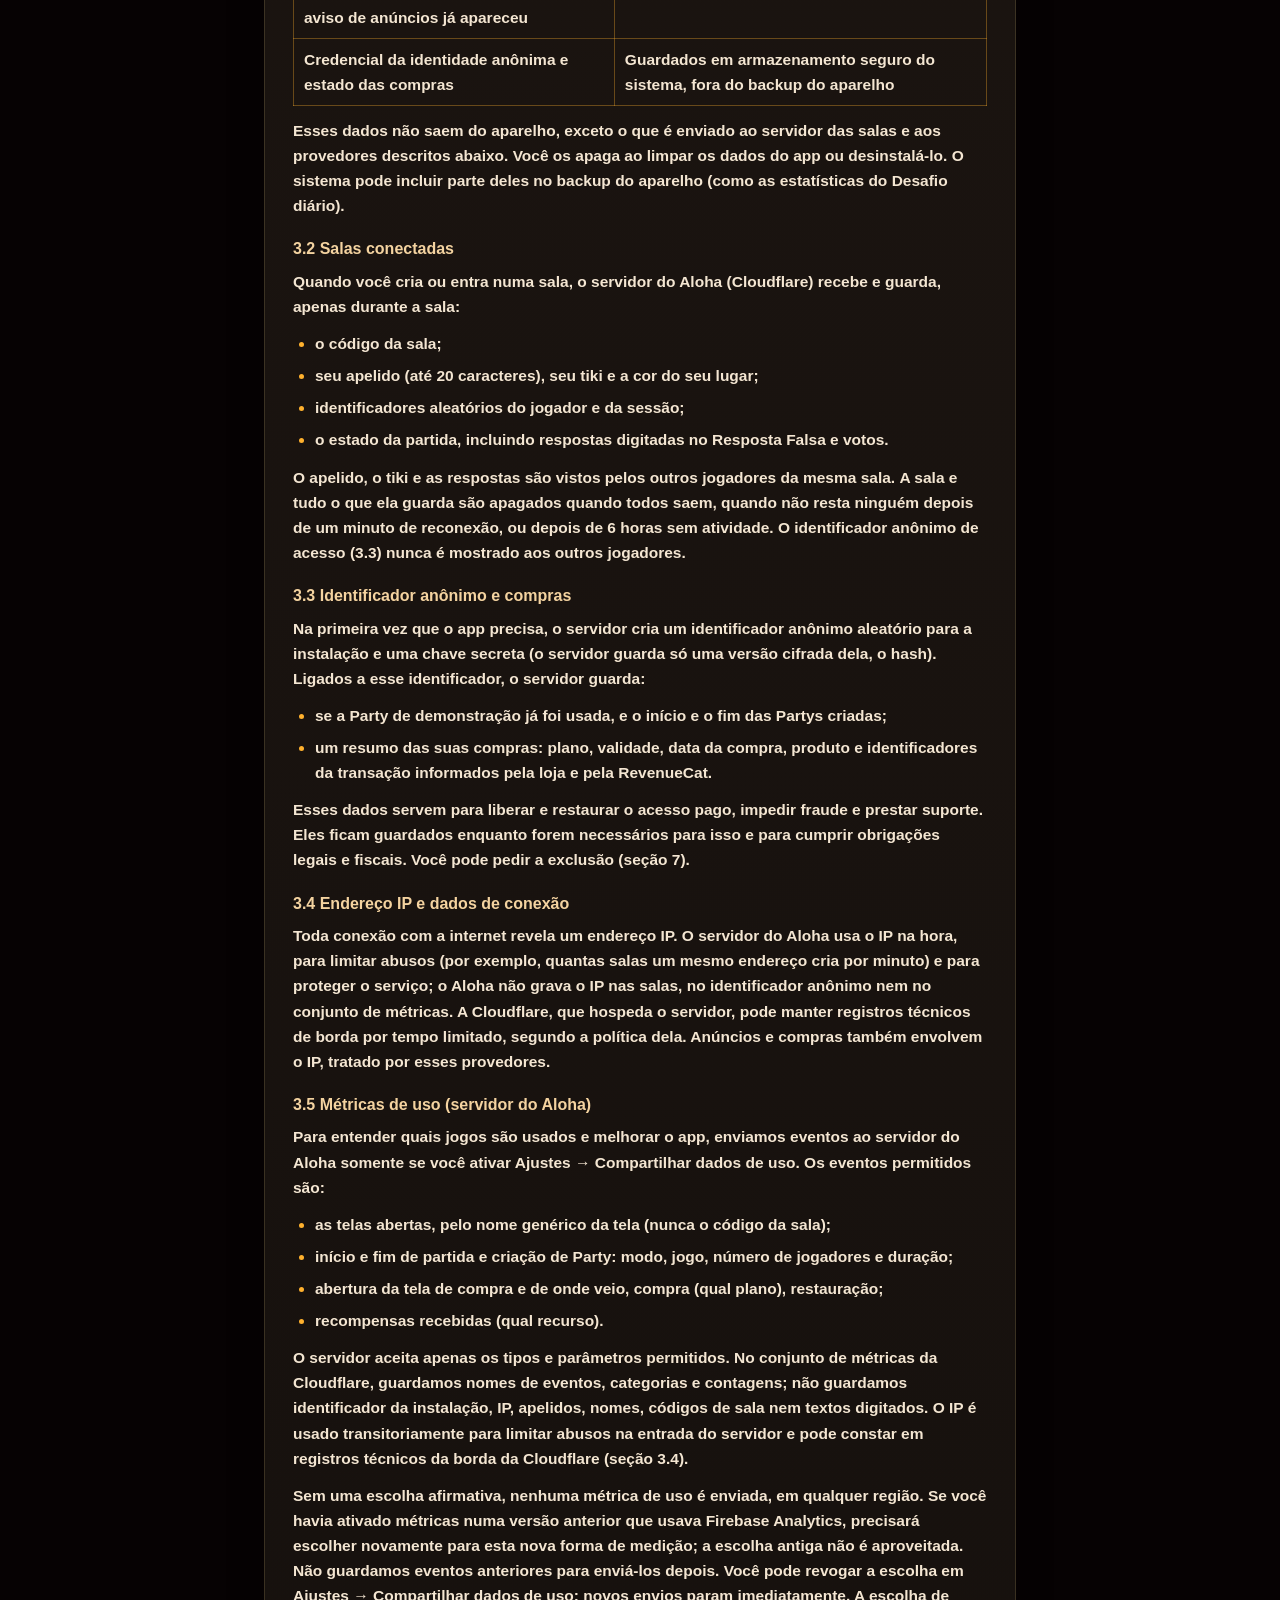
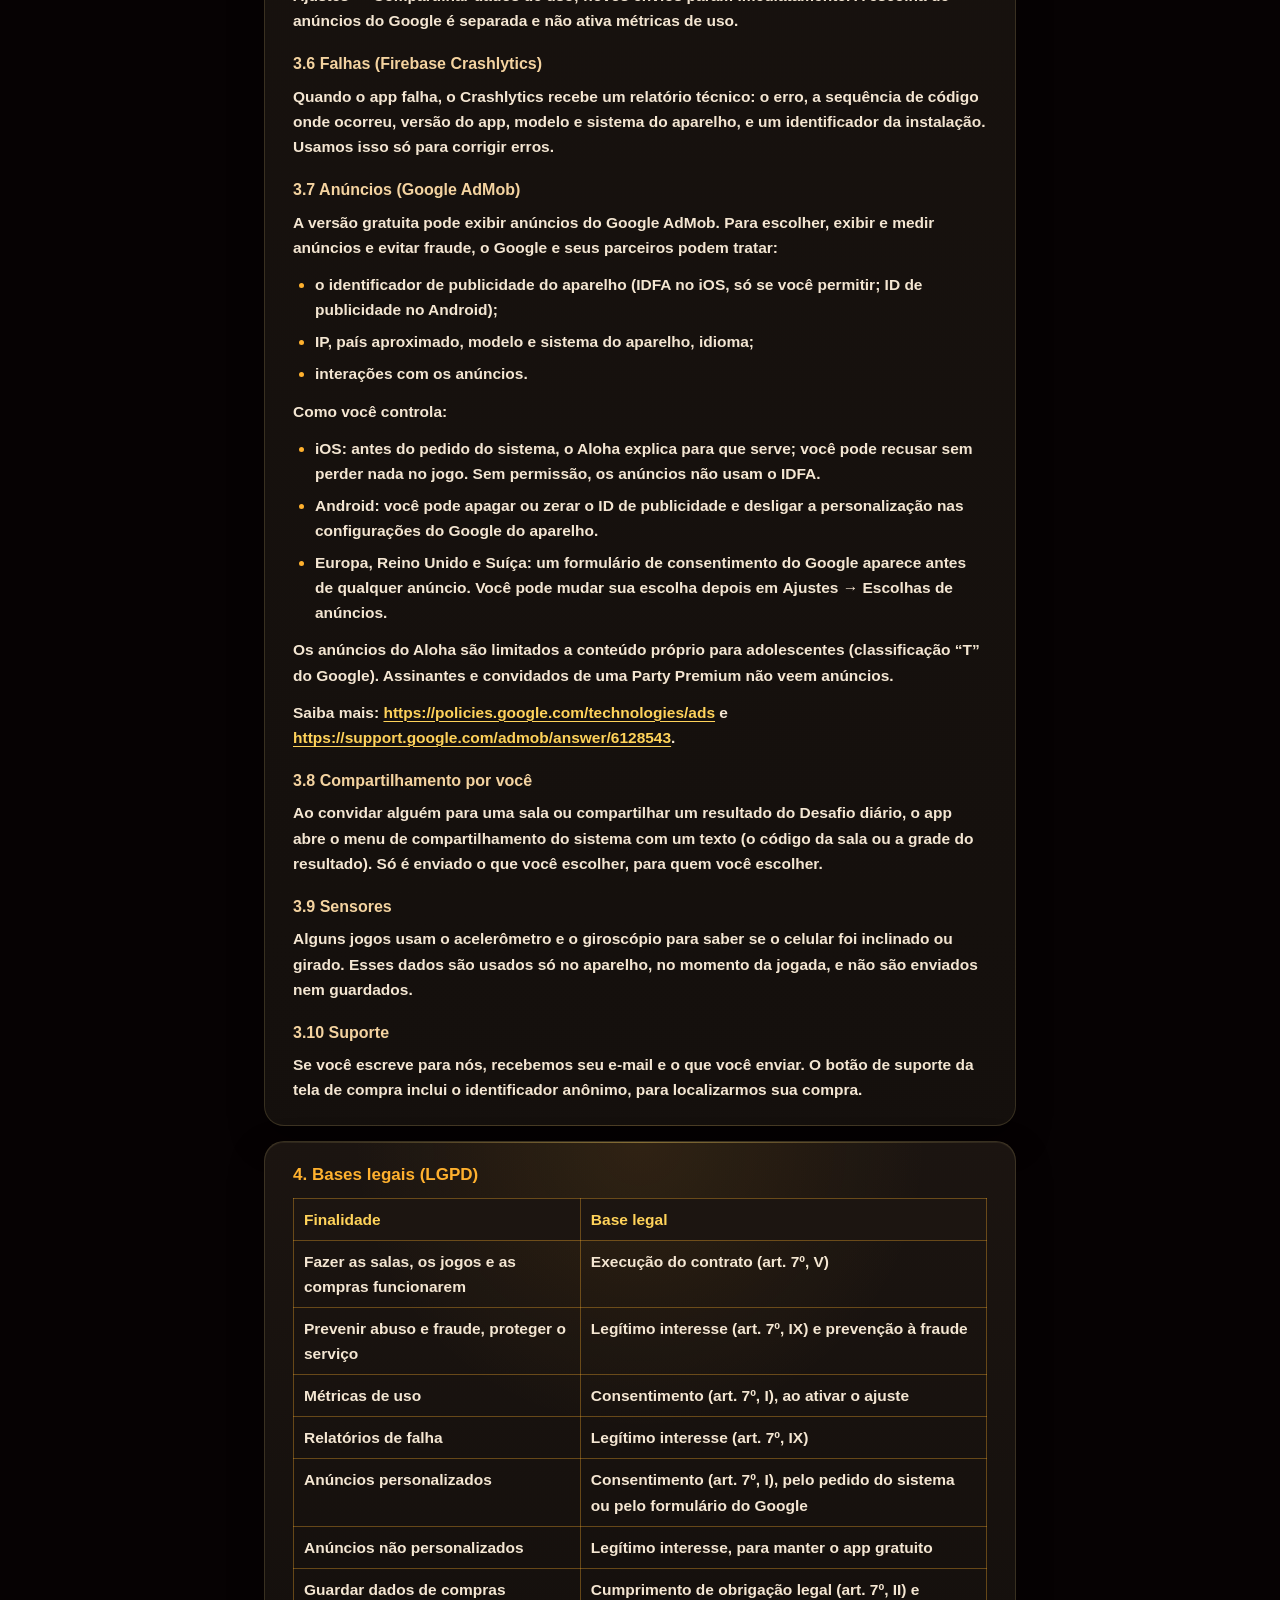
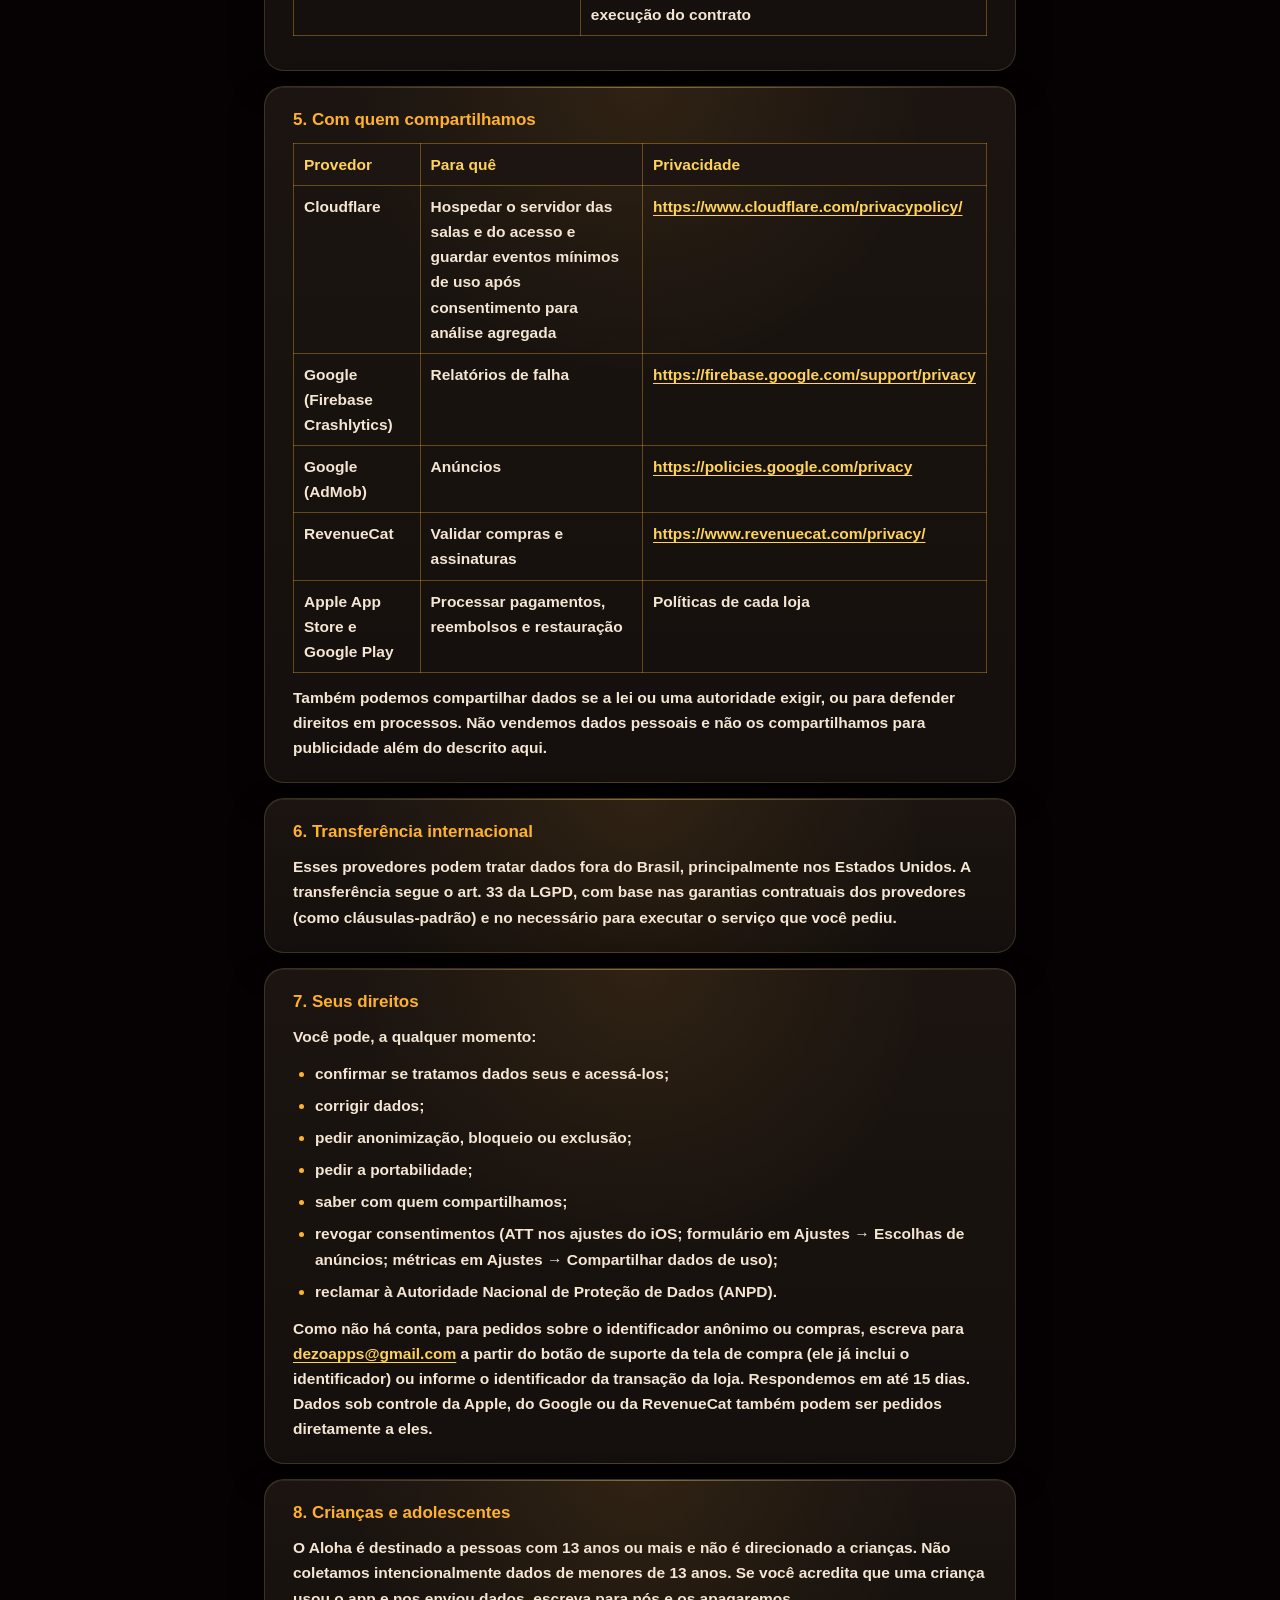
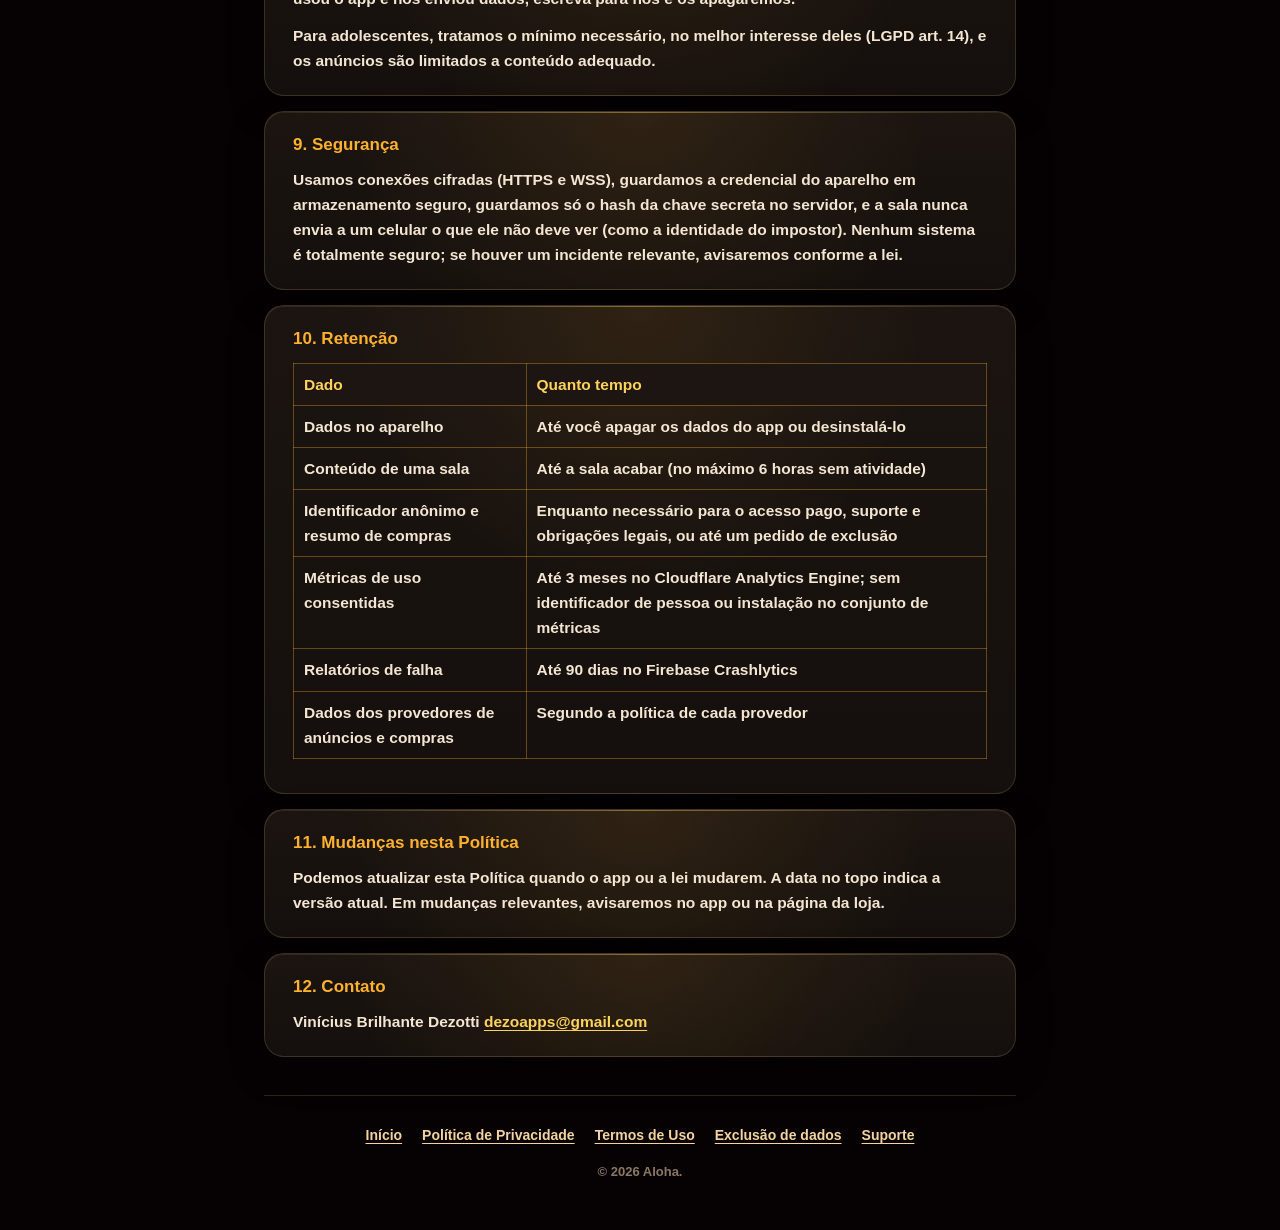
==== commit ad62e8a1: "docs(privacy): sincroniza metricas consentidas no site publico" ====
--- a/privacy-policy/index.html
+++ b/privacy-policy/index.html
@@ -17,7 +17,7 @@
     <h1>Política de Privacidade do Aloha</h1>
   </div>
 
-  <p class="updated">Última atualização: 21 de outubro de 2026</p>
+  <p class="updated">Última atualização: 22 de outubro de 2026</p>
   <nav class="language-links" aria-label="Idiomas">
     <a href="../privacy-policy/" hreflang="pt-BR" lang="pt-BR" aria-current="page">Português</a> · <a href="../privacy-policy/en/" hreflang="en" lang="en">English</a> · <a href="../privacy-policy/es/" hreflang="es" lang="es">Español</a>
   </nav>
@@ -30,107 +30,77 @@
     <section>
       <h2>1. Resumo</h2>
       <ul>
-      <li>O Aloha <strong>não tem conta nem login</strong>. Não pedimos nome real, e-mail, telefone ou documento.</li>
-      <li>Para as salas e as compras funcionarem, o servidor cria um <strong>identificador anônimo</strong> para a sua instalação.</li>
-      <li>O que você digita numa sala (apelido e respostas) fica <strong>só enquanto a sala existe</strong>.</li>
-      <li>Usamos <strong>Firebase Analytics</strong> (métricas de uso, sem nomes nem textos), <strong>Firebase Crashlytics</strong> (falhas), <strong>Google AdMob</strong> (anúncios na versão gratuita) e <strong>RevenueCat</strong> (compras).</li>
-      <li>O app <strong>não acessa</strong> câmera, microfone, contatos, fotos nem localização.</li>
-      <li><strong>Não vendemos</strong> dados pessoais.</li>
+        <li>O Aloha <strong>não tem conta nem login</strong>. Não pedimos nome real, e-mail, telefone ou documento.</li>
+        <li>Para as salas e as compras funcionarem, o servidor cria um <strong>identificador anônimo</strong> para a sua instalação.</li>
+        <li>O que você digita numa sala (apelido e respostas) fica <strong>só enquanto a sala existe</strong>.</li>
+        <li>Só medimos o uso se você ativar <strong>Compartilhar dados de uso</strong>; eventos mínimos vão para o servidor do Aloha na Cloudflare para análise agregada. Usamos <strong>Firebase Crashlytics</strong> (falhas), <strong>Google AdMob</strong> (anúncios na versão gratuita) e <strong>RevenueCat</strong> (compras).</li>
+        <li>O app <strong>não acessa</strong> câmera, microfone, contatos, fotos nem localização.</li>
+        <li><strong>Não vendemos</strong> dados pessoais.</li>
       </ul>
     </section>
     <section>
       <h2>2. Controlador e contato</h2>
-      <p>Controlador: <strong>Vinícius Brilhante Dezotti</strong>, desenvolvedor do Aloha, no Brasil.
-      Contato para privacidade, inclusive como encarregado (LGPD art. 41): <a href="mailto:dezoapps@gmail.com">dezoapps@gmail.com</a>.</p>
+      <p>Controlador: <strong>Vinícius Brilhante Dezotti</strong>, desenvolvedor do Aloha, no Brasil. Contato para privacidade, inclusive como encarregado (LGPD art. 41): <a href="mailto:dezoapps@gmail.com">dezoapps@gmail.com</a>.</p>
     </section>
     <section>
       <h2>3. Dados que tratamos</h2>
       <h3>3.1 Dados guardados só no seu aparelho</h3>
       <table>
-      <thead>
-      <tr>
-      <th>Dado</th>
-      <th>Para quê</th>
-      </tr>
-      </thead>
-      <tbody>
-      <tr>
-      <td>Apelido e tiki escolhidos</td>
-      <td>Preencher seu perfil ao entrar numa sala</td>
-      </tr>
-      <tr>
-      <td>Ajustes (som, música, vibração, idioma, guias já vistos)</td>
-      <td>Lembrar suas preferências</td>
-      </tr>
-      <tr>
-      <td>Nomes dos lugares no modo “um só celular” (opcionais)</td>
-      <td>Mostrar de quem é a vez</td>
-      </tr>
-      <tr>
-      <td>Sessão da última sala (código, identificadores e chave da sessão)</td>
-      <td>Voltar à sala se a conexão cair</td>
-      </tr>
-      <tr>
-      <td>Sequência, estatísticas e tabuleiros do Desafio diário</td>
-      <td>Mostrar seu histórico</td>
-      </tr>
-      <tr>
-      <td>Partida local em andamento e histórico recente de palavras</td>
-      <td>Retomar a partida e evitar repetições</td>
-      </tr>
-      <tr>
-      <td>Contagem de partidas do dia e se o aviso de anúncios já apareceu</td>
-      <td>Aplicar as regras de anúncios</td>
-      </tr>
-      <tr>
-      <td>Credencial da identidade anônima e estado das compras</td>
-      <td>Guardados em <strong>armazenamento seguro</strong> do sistema, fora do backup do aparelho</td>
-      </tr>
-      </tbody>
+        <thead><tr><th>Dado</th><th>Para quê</th></tr></thead>
+        <tbody>
+          <tr><td>Apelido e tiki escolhidos</td><td>Preencher seu perfil ao entrar numa sala</td></tr>
+          <tr><td>Ajustes (som, música, vibração, idioma, guias já vistos)</td><td>Lembrar suas preferências</td></tr>
+          <tr><td>Nomes dos lugares no modo “um só celular” (opcionais)</td><td>Mostrar de quem é a vez</td></tr>
+          <tr><td>Sessão da última sala (código, identificadores e chave da sessão)</td><td>Voltar à sala se a conexão cair</td></tr>
+          <tr><td>Sequência, estatísticas e tabuleiros do Desafio diário</td><td>Mostrar seu histórico</td></tr>
+          <tr><td>Partida local em andamento e histórico recente de palavras</td><td>Retomar a partida e evitar repetições</td></tr>
+          <tr><td>Contagem de partidas do dia e se o aviso de anúncios já apareceu</td><td>Aplicar as regras de anúncios</td></tr>
+          <tr><td>Credencial da identidade anônima e estado das compras</td><td>Guardados em <strong>armazenamento seguro</strong> do sistema, fora do backup do aparelho</td></tr>
+        </tbody>
       </table>
       <p>Esses dados não saem do aparelho, exceto o que é enviado ao servidor das salas e aos provedores descritos abaixo. Você os apaga ao limpar os dados do app ou desinstalá-lo. O sistema pode incluir parte deles no backup do aparelho (como as estatísticas do Desafio diário).</p>
       <h3>3.2 Salas conectadas</h3>
       <p>Quando você cria ou entra numa sala, o servidor do Aloha (Cloudflare) recebe e guarda, <strong>apenas durante a sala</strong>:</p>
       <ul>
-      <li>o código da sala;</li>
-      <li>seu apelido (até 20 caracteres), seu tiki e a cor do seu lugar;</li>
-      <li>identificadores aleatórios do jogador e da sessão;</li>
-      <li>o estado da partida, incluindo <strong>respostas digitadas</strong> no Resposta Falsa e votos.</li>
+        <li>o código da sala;</li>
+        <li>seu apelido (até 20 caracteres), seu tiki e a cor do seu lugar;</li>
+        <li>identificadores aleatórios do jogador e da sessão;</li>
+        <li>o estado da partida, incluindo <strong>respostas digitadas</strong> no Resposta Falsa e votos.</li>
       </ul>
       <p>O apelido, o tiki e as respostas são vistos pelos outros jogadores da mesma sala. <strong>A sala e tudo o que ela guarda são apagados</strong> quando todos saem, quando não resta ninguém depois de um minuto de reconexão, ou depois de 6 horas sem atividade. O identificador anônimo de acesso (3.3) nunca é mostrado aos outros jogadores.</p>
       <h3>3.3 Identificador anônimo e compras</h3>
       <p>Na primeira vez que o app precisa, o servidor cria um <strong>identificador anônimo</strong> aleatório para a instalação e uma chave secreta (o servidor guarda só uma versão cifrada dela, o hash). Ligados a esse identificador, o servidor guarda:</p>
       <ul>
-      <li>se a Party de demonstração já foi usada, e o início e o fim das Partys criadas;</li>
-      <li>um resumo das suas compras: plano, validade, data da compra, produto e identificadores da transação informados pela loja e pela RevenueCat.</li>
+        <li>se a Party de demonstração já foi usada, e o início e o fim das Partys criadas;</li>
+        <li>um resumo das suas compras: plano, validade, data da compra, produto e identificadores da transação informados pela loja e pela RevenueCat.</li>
       </ul>
       <p>Esses dados servem para liberar e restaurar o acesso pago, impedir fraude e prestar suporte. Eles ficam guardados enquanto forem necessários para isso e para cumprir obrigações legais e fiscais. Você pode pedir a exclusão (seção 7).</p>
       <h3>3.4 Endereço IP e dados de conexão</h3>
-      <p>Toda conexão com a internet revela um endereço IP. O servidor do Aloha usa o IP <strong>na hora</strong>, para limitar abusos (por exemplo, quantas salas um mesmo endereço cria por minuto) e para proteger o serviço; o Aloha não grava o IP nas salas nem no identificador anônimo. A Cloudflare, que hospeda o servidor, pode manter registros técnicos por tempo limitado, segundo a política dela. As regras de anúncios, métricas e compras também envolvem o IP, tratado por esses provedores.</p>
-      <h3>3.5 Métricas de uso (Firebase Analytics)</h3>
-      <p>Para entender quais jogos são usados e melhorar o app, enviamos ao Firebase Analytics, do Google:</p>
-      <ul>
-      <li>as telas abertas, pelo nome genérico da tela (nunca o código da sala);</li>
-      <li>início e fim de partida: modo, jogo, número de jogadores e duração;</li>
-      <li>abertura da tela de compra e de onde veio, compra (qual plano), restauração;</li>
-      <li>recompensas recebidas (qual recurso).</li>
-      </ul>
-      <p>O Firebase também coleta automaticamente dados técnicos: um identificador da instalação do app, modelo e sistema do aparelho, idioma, país aproximado, versão do app e tempo de uso. <strong>Nunca enviamos apelidos, nomes, códigos de sala ou textos digitados</strong>, e não associamos as métricas a uma pessoa.</p>
-      <p>Você pode <strong>desligar o envio de métricas em Ajustes → Compartilhar dados de uso</strong>. No Espaço Econômico Europeu, no Reino Unido e na Suíça, as métricas ficam <strong>desligadas</strong> até você ligá-las nesse mesmo ajuste. Enquanto o app ainda não sabe a sua região (por exemplo, na primeira abertura sem internet), nenhuma métrica é enviada.</p>
+      <p>Toda conexão com a internet revela um endereço IP. O servidor do Aloha usa o IP <strong>na hora</strong>, para limitar abusos (por exemplo, quantas salas um mesmo endereço cria por minuto) e para proteger o serviço; o Aloha não grava o IP nas salas, no identificador anônimo nem no conjunto de métricas. A Cloudflare, que hospeda o servidor, pode manter registros técnicos de borda por tempo limitado, segundo a política dela. Anúncios e compras também envolvem o IP, tratado por esses provedores.</p>
+      <h3>3.5 Métricas de uso (servidor do Aloha)</h3>
+      <p>Para entender quais jogos são usados e melhorar o app, enviamos eventos ao servidor do Aloha <strong>somente se você ativar Ajustes → Compartilhar dados de uso</strong>. Os eventos permitidos são:</p>
+      <ul>
+        <li>as telas abertas, pelo nome genérico da tela (nunca o código da sala);</li>
+        <li>início e fim de partida e criação de Party: modo, jogo, número de jogadores e duração;</li>
+        <li>abertura da tela de compra e de onde veio, compra (qual plano), restauração;</li>
+        <li>recompensas recebidas (qual recurso).</li>
+      </ul>
+      <p>O servidor aceita apenas os tipos e parâmetros permitidos. No conjunto de métricas da Cloudflare, guardamos nomes de eventos, categorias e contagens; <strong>não guardamos identificador da instalação, IP, apelidos, nomes, códigos de sala nem textos digitados</strong>. O IP é usado transitoriamente para limitar abusos na entrada do servidor e pode constar em registros técnicos da borda da Cloudflare (seção 3.4).</p>
+      <p>Sem uma escolha afirmativa, <strong>nenhuma métrica de uso é enviada</strong>, em qualquer região. Se você havia ativado métricas numa versão anterior que usava Firebase Analytics, precisará escolher novamente para esta nova forma de medição; a escolha antiga não é aproveitada. Não guardamos eventos anteriores para enviá-los depois. Você pode revogar a escolha em <strong>Ajustes → Compartilhar dados de uso</strong>; novos envios param imediatamente. A escolha de anúncios do Google é separada e não ativa métricas de uso.</p>
       <h3>3.6 Falhas (Firebase Crashlytics)</h3>
       <p>Quando o app falha, o Crashlytics recebe um relatório técnico: o erro, a sequência de código onde ocorreu, versão do app, modelo e sistema do aparelho, e um identificador da instalação. Usamos isso só para corrigir erros.</p>
       <h3>3.7 Anúncios (Google AdMob)</h3>
       <p>A versão gratuita pode exibir anúncios do Google AdMob. Para escolher, exibir e medir anúncios e evitar fraude, o Google e seus parceiros podem tratar:</p>
       <ul>
-      <li>o <strong>identificador de publicidade</strong> do aparelho (IDFA no iOS, só se você permitir; ID de publicidade no Android);</li>
-      <li>IP, país aproximado, modelo e sistema do aparelho, idioma;</li>
-      <li>interações com os anúncios.</li>
+        <li>o <strong>identificador de publicidade</strong> do aparelho (IDFA no iOS, só se você permitir; ID de publicidade no Android);</li>
+        <li>IP, país aproximado, modelo e sistema do aparelho, idioma;</li>
+        <li>interações com os anúncios.</li>
       </ul>
       <p>Como você controla:</p>
       <ul>
-      <li><strong>iOS:</strong> antes do pedido do sistema, o Aloha explica para que serve; você pode recusar sem perder nada no jogo. Sem permissão, os anúncios não usam o IDFA.</li>
-      <li><strong>Android:</strong> você pode apagar ou zerar o ID de publicidade e desligar a personalização nas configurações do Google do aparelho.</li>
-      <li><strong>Europa, Reino Unido e Suíça:</strong> um formulário de consentimento do Google aparece antes de qualquer anúncio. Você pode mudar sua escolha depois em <strong>Ajustes → Escolhas de anúncios</strong>.</li>
+        <li><strong>iOS:</strong> antes do pedido do sistema, o Aloha explica para que serve; você pode recusar sem perder nada no jogo. Sem permissão, os anúncios não usam o IDFA.</li>
+        <li><strong>Android:</strong> você pode apagar ou zerar o ID de publicidade e desligar a personalização nas configurações do Google do aparelho.</li>
+        <li><strong>Europa, Reino Unido e Suíça:</strong> um formulário de consentimento do Google aparece antes de qualquer anúncio. Você pode mudar sua escolha depois em <strong>Ajustes → Escolhas de anúncios</strong>.</li>
       </ul>
       <p>Os anúncios do Aloha são limitados a conteúdo próprio para adolescentes (classificação “T” do Google). Assinantes e convidados de uma Party Premium não veem anúncios.</p>
       <p>Saiba mais: <a href="https://policies.google.com/technologies/ads">https://policies.google.com/technologies/ads</a> e <a href="https://support.google.com/admob/answer/6128543">https://support.google.com/admob/answer/6128543</a>.</p>
@@ -144,77 +114,29 @@
     <section>
       <h2>4. Bases legais (LGPD)</h2>
       <table>
-      <thead>
-      <tr>
-      <th>Finalidade</th>
-      <th>Base legal</th>
-      </tr>
-      </thead>
-      <tbody>
-      <tr>
-      <td>Fazer as salas, os jogos e as compras funcionarem</td>
-      <td>Execução do contrato (art. 7º, V)</td>
-      </tr>
-      <tr>
-      <td>Prevenir abuso e fraude, proteger o serviço</td>
-      <td>Legítimo interesse (art. 7º, IX) e prevenção à fraude</td>
-      </tr>
-      <tr>
-      <td>Métricas de uso e relatórios de falha</td>
-      <td>Legítimo interesse (art. 7º, IX), com opção de desligar as métricas; consentimento (ligar o ajuste) onde a lei local exige</td>
-      </tr>
-      <tr>
-      <td>Anúncios personalizados</td>
-      <td>Consentimento (art. 7º, I), pelo pedido do sistema ou pelo formulário do Google</td>
-      </tr>
-      <tr>
-      <td>Anúncios não personalizados</td>
-      <td>Legítimo interesse, para manter o app gratuito</td>
-      </tr>
-      <tr>
-      <td>Guardar dados de compras</td>
-      <td>Cumprimento de obrigação legal (art. 7º, II) e execução do contrato</td>
-      </tr>
-      </tbody>
+        <thead><tr><th>Finalidade</th><th>Base legal</th></tr></thead>
+        <tbody>
+          <tr><td>Fazer as salas, os jogos e as compras funcionarem</td><td>Execução do contrato (art. 7º, V)</td></tr>
+          <tr><td>Prevenir abuso e fraude, proteger o serviço</td><td>Legítimo interesse (art. 7º, IX) e prevenção à fraude</td></tr>
+          <tr><td>Métricas de uso</td><td>Consentimento (art. 7º, I), ao ativar o ajuste</td></tr>
+          <tr><td>Relatórios de falha</td><td>Legítimo interesse (art. 7º, IX)</td></tr>
+          <tr><td>Anúncios personalizados</td><td>Consentimento (art. 7º, I), pelo pedido do sistema ou pelo formulário do Google</td></tr>
+          <tr><td>Anúncios não personalizados</td><td>Legítimo interesse, para manter o app gratuito</td></tr>
+          <tr><td>Guardar dados de compras</td><td>Cumprimento de obrigação legal (art. 7º, II) e execução do contrato</td></tr>
+        </tbody>
       </table>
     </section>
     <section>
       <h2>5. Com quem compartilhamos</h2>
       <table>
-      <thead>
-      <tr>
-      <th>Provedor</th>
-      <th>Para quê</th>
-      <th>Privacidade</th>
-      </tr>
-      </thead>
-      <tbody>
-      <tr>
-      <td>Cloudflare</td>
-      <td>Hospedar o servidor das salas e do acesso</td>
-      <td><a href="https://www.cloudflare.com/privacypolicy/">https://www.cloudflare.com/privacypolicy/</a></td>
-      </tr>
-      <tr>
-      <td>Google (Firebase Analytics e Crashlytics)</td>
-      <td>Métricas e falhas</td>
-      <td><a href="https://firebase.google.com/support/privacy">https://firebase.google.com/support/privacy</a></td>
-      </tr>
-      <tr>
-      <td>Google (AdMob)</td>
-      <td>Anúncios</td>
-      <td><a href="https://policies.google.com/privacy">https://policies.google.com/privacy</a></td>
-      </tr>
-      <tr>
-      <td>RevenueCat</td>
-      <td>Validar compras e assinaturas</td>
-      <td><a href="https://www.revenuecat.com/privacy/">https://www.revenuecat.com/privacy/</a></td>
-      </tr>
-      <tr>
-      <td>Apple App Store e Google Play</td>
-      <td>Processar pagamentos, reembolsos e restauração</td>
-      <td>Políticas de cada loja</td>
-      </tr>
-      </tbody>
+        <thead><tr><th>Provedor</th><th>Para quê</th><th>Privacidade</th></tr></thead>
+        <tbody>
+          <tr><td>Cloudflare</td><td>Hospedar o servidor das salas e do acesso e guardar eventos mínimos de uso após consentimento para análise agregada</td><td><a href="https://www.cloudflare.com/privacypolicy/">https://www.cloudflare.com/privacypolicy/</a></td></tr>
+          <tr><td>Google (Firebase Crashlytics)</td><td>Relatórios de falha</td><td><a href="https://firebase.google.com/support/privacy">https://firebase.google.com/support/privacy</a></td></tr>
+          <tr><td>Google (AdMob)</td><td>Anúncios</td><td><a href="https://policies.google.com/privacy">https://policies.google.com/privacy</a></td></tr>
+          <tr><td>RevenueCat</td><td>Validar compras e assinaturas</td><td><a href="https://www.revenuecat.com/privacy/">https://www.revenuecat.com/privacy/</a></td></tr>
+          <tr><td>Apple App Store e Google Play</td><td>Processar pagamentos, reembolsos e restauração</td><td>Políticas de cada loja</td></tr>
+        </tbody>
       </table>
       <p>Também podemos compartilhar dados se a lei ou uma autoridade exigir, ou para defender direitos em processos. <strong>Não vendemos</strong> dados pessoais e não os compartilhamos para publicidade além do descrito aqui.</p>
     </section>
@@ -226,13 +148,13 @@
       <h2>7. Seus direitos</h2>
       <p>Você pode, a qualquer momento:</p>
       <ul>
-      <li>confirmar se tratamos dados seus e acessá-los;</li>
-      <li>corrigir dados;</li>
-      <li>pedir anonimização, bloqueio ou <strong>exclusão</strong>;</li>
-      <li>pedir a portabilidade;</li>
-      <li>saber com quem compartilhamos;</li>
-      <li>revogar consentimentos (ATT nos ajustes do iOS; formulário em Ajustes → Escolhas de anúncios; métricas em Ajustes → Compartilhar dados de uso);</li>
-      <li>reclamar à Autoridade Nacional de Proteção de Dados (ANPD).</li>
+        <li>confirmar se tratamos dados seus e acessá-los;</li>
+        <li>corrigir dados;</li>
+        <li>pedir anonimização, bloqueio ou <strong>exclusão</strong>;</li>
+        <li>pedir a portabilidade;</li>
+        <li>saber com quem compartilhamos;</li>
+        <li>revogar consentimentos (ATT nos ajustes do iOS; formulário em Ajustes → Escolhas de anúncios; métricas em Ajustes → Compartilhar dados de uso);</li>
+        <li>reclamar à Autoridade Nacional de Proteção de Dados (ANPD).</li>
       </ul>
       <p>Como não há conta, para pedidos sobre o identificador anônimo ou compras, escreva para <a href="mailto:dezoapps@gmail.com">dezoapps@gmail.com</a> a partir do botão de suporte da tela de compra (ele já inclui o identificador) ou informe o identificador da transação da loja. Respondemos em até 15 dias. Dados sob controle da Apple, do Google ou da RevenueCat também podem ser pedidos diretamente a eles.</p>
     </section>
@@ -248,34 +170,15 @@
     <section>
       <h2>10. Retenção</h2>
       <table>
-      <thead>
-      <tr>
-      <th>Dado</th>
-      <th>Quanto tempo</th>
-      </tr>
-      </thead>
-      <tbody>
-      <tr>
-      <td>Dados no aparelho</td>
-      <td>Até você apagar os dados do app ou desinstalá-lo</td>
-      </tr>
-      <tr>
-      <td>Conteúdo de uma sala</td>
-      <td>Até a sala acabar (no máximo 6 horas sem atividade)</td>
-      </tr>
-      <tr>
-      <td>Identificador anônimo e resumo de compras</td>
-      <td>Enquanto necessário para o acesso pago, suporte e obrigações legais, ou até um pedido de exclusão</td>
-      </tr>
-      <tr>
-      <td>Métricas e falhas</td>
-      <td>Pelo prazo configurado no Firebase (métricas até 14 meses; falhas até 90 dias)</td>
-      </tr>
-      <tr>
-      <td>Dados dos provedores de anúncios e compras</td>
-      <td>Segundo a política de cada provedor</td>
-      </tr>
-      </tbody>
+        <thead><tr><th>Dado</th><th>Quanto tempo</th></tr></thead>
+        <tbody>
+          <tr><td>Dados no aparelho</td><td>Até você apagar os dados do app ou desinstalá-lo</td></tr>
+          <tr><td>Conteúdo de uma sala</td><td>Até a sala acabar (no máximo 6 horas sem atividade)</td></tr>
+          <tr><td>Identificador anônimo e resumo de compras</td><td>Enquanto necessário para o acesso pago, suporte e obrigações legais, ou até um pedido de exclusão</td></tr>
+          <tr><td>Métricas de uso consentidas</td><td>Até 3 meses no Cloudflare Analytics Engine; sem identificador de pessoa ou instalação no conjunto de métricas</td></tr>
+          <tr><td>Relatórios de falha</td><td>Até 90 dias no Firebase Crashlytics</td></tr>
+          <tr><td>Dados dos provedores de anúncios e compras</td><td>Segundo a política de cada provedor</td></tr>
+        </tbody>
       </table>
     </section>
     <section>
@@ -284,8 +187,7 @@
     </section>
     <section>
       <h2>12. Contato</h2>
-      <p>Vinícius Brilhante Dezotti
-      <a href="mailto:dezoapps@gmail.com">dezoapps@gmail.com</a></p>
+      <p>Vinícius Brilhante Dezotti <a href="mailto:dezoapps@gmail.com">dezoapps@gmail.com</a></p>
     </section>
   </article>
 
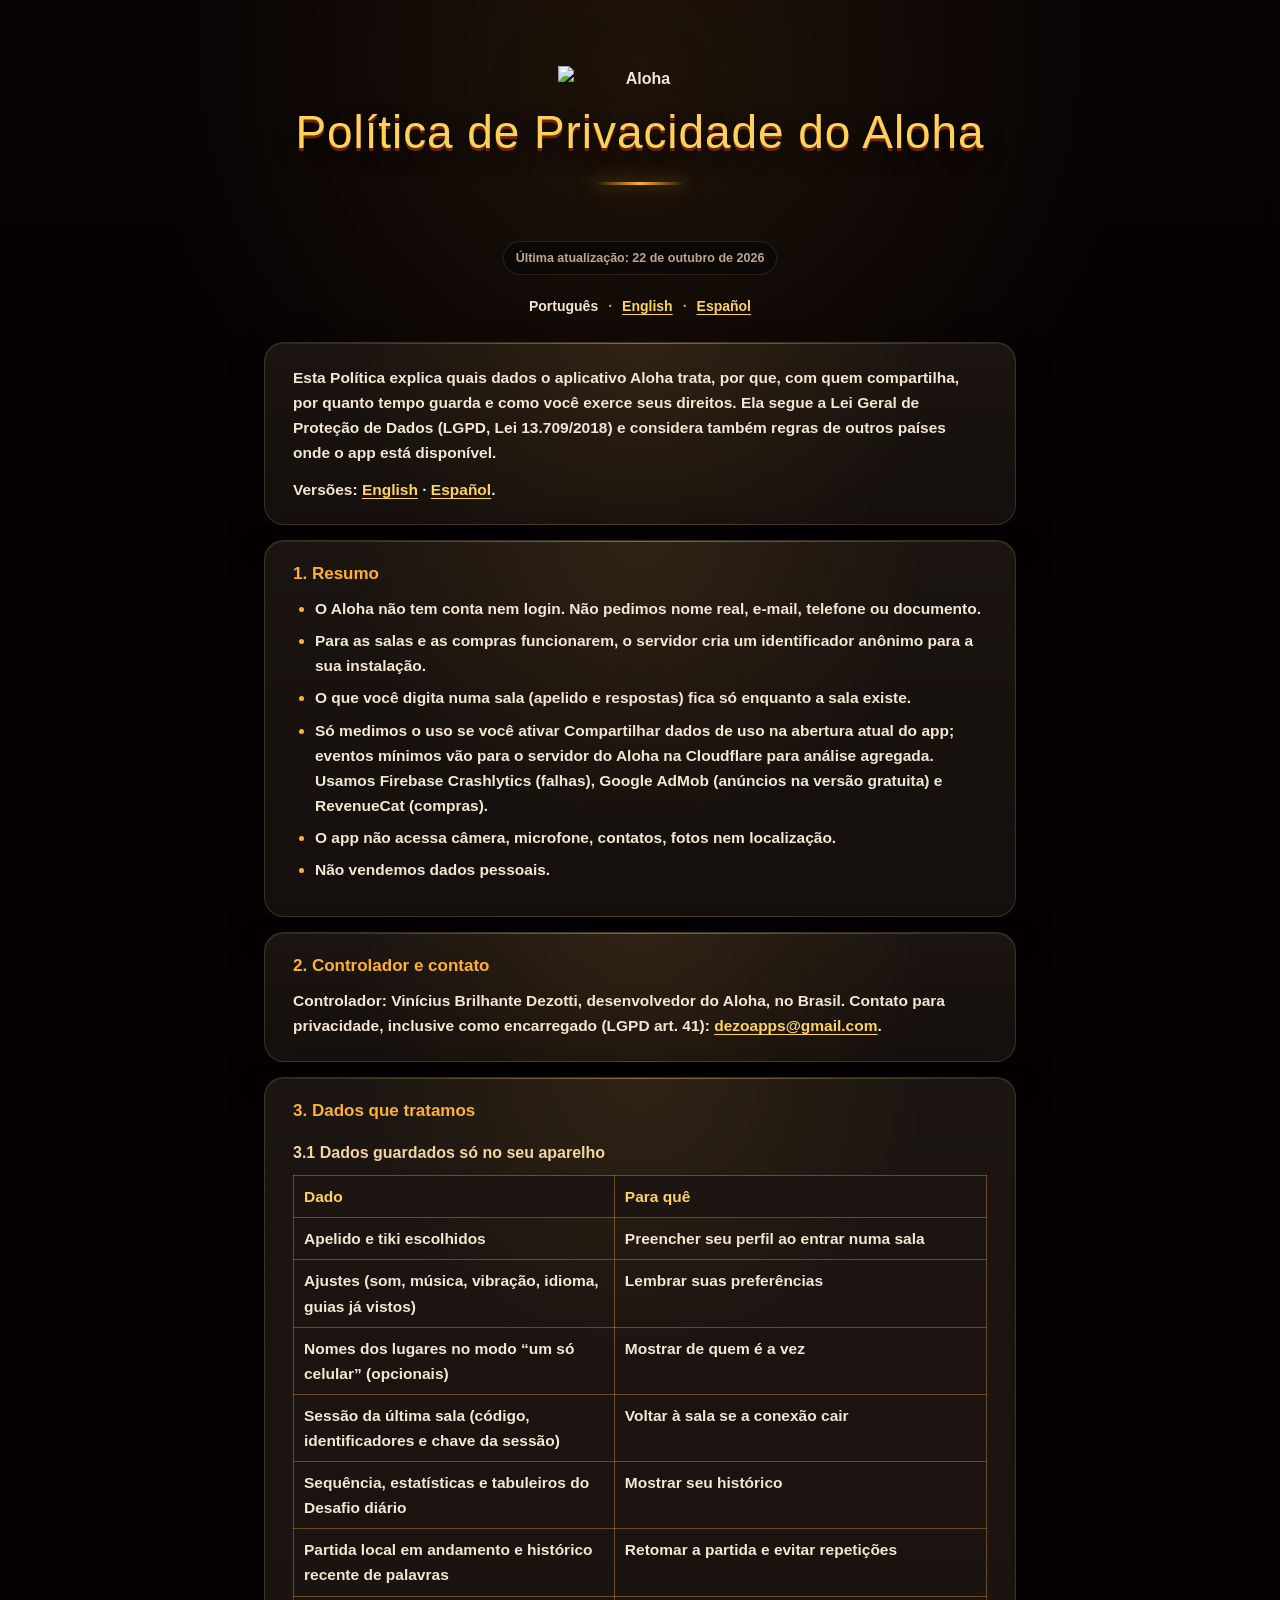
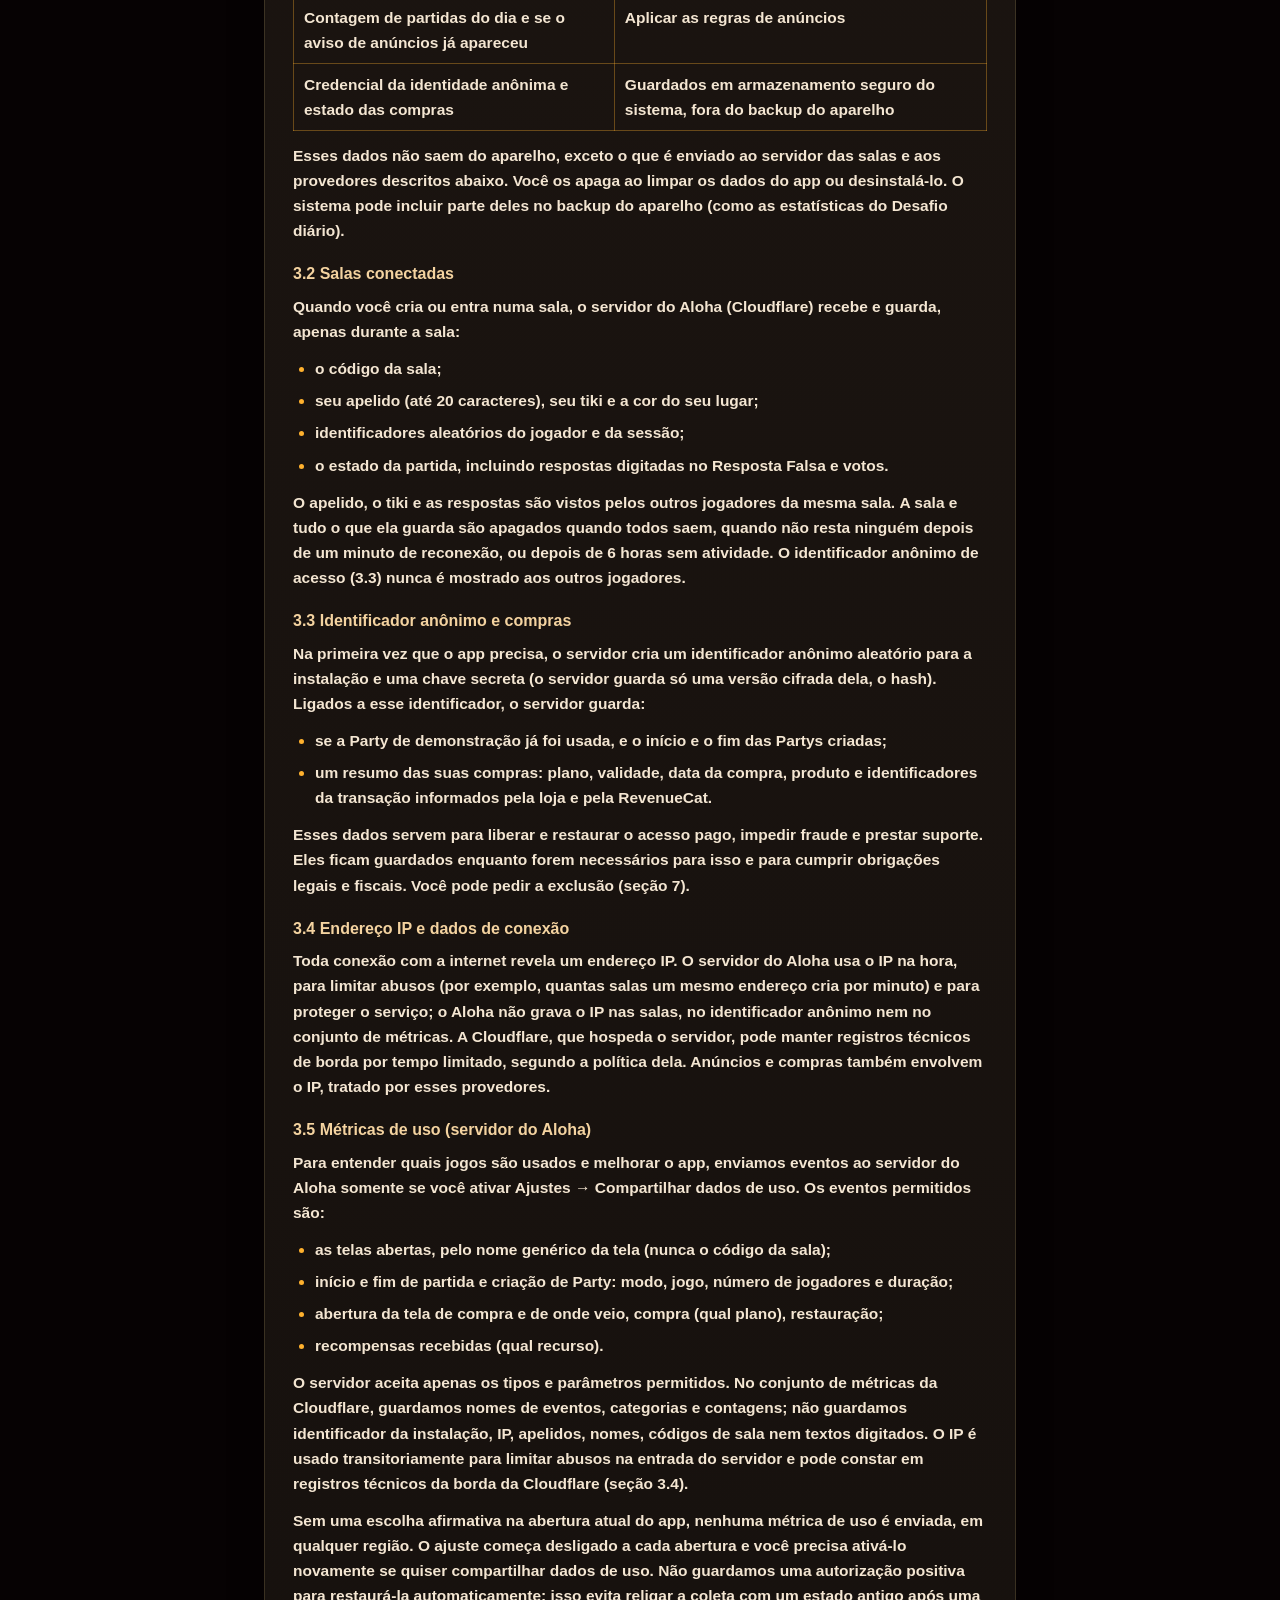
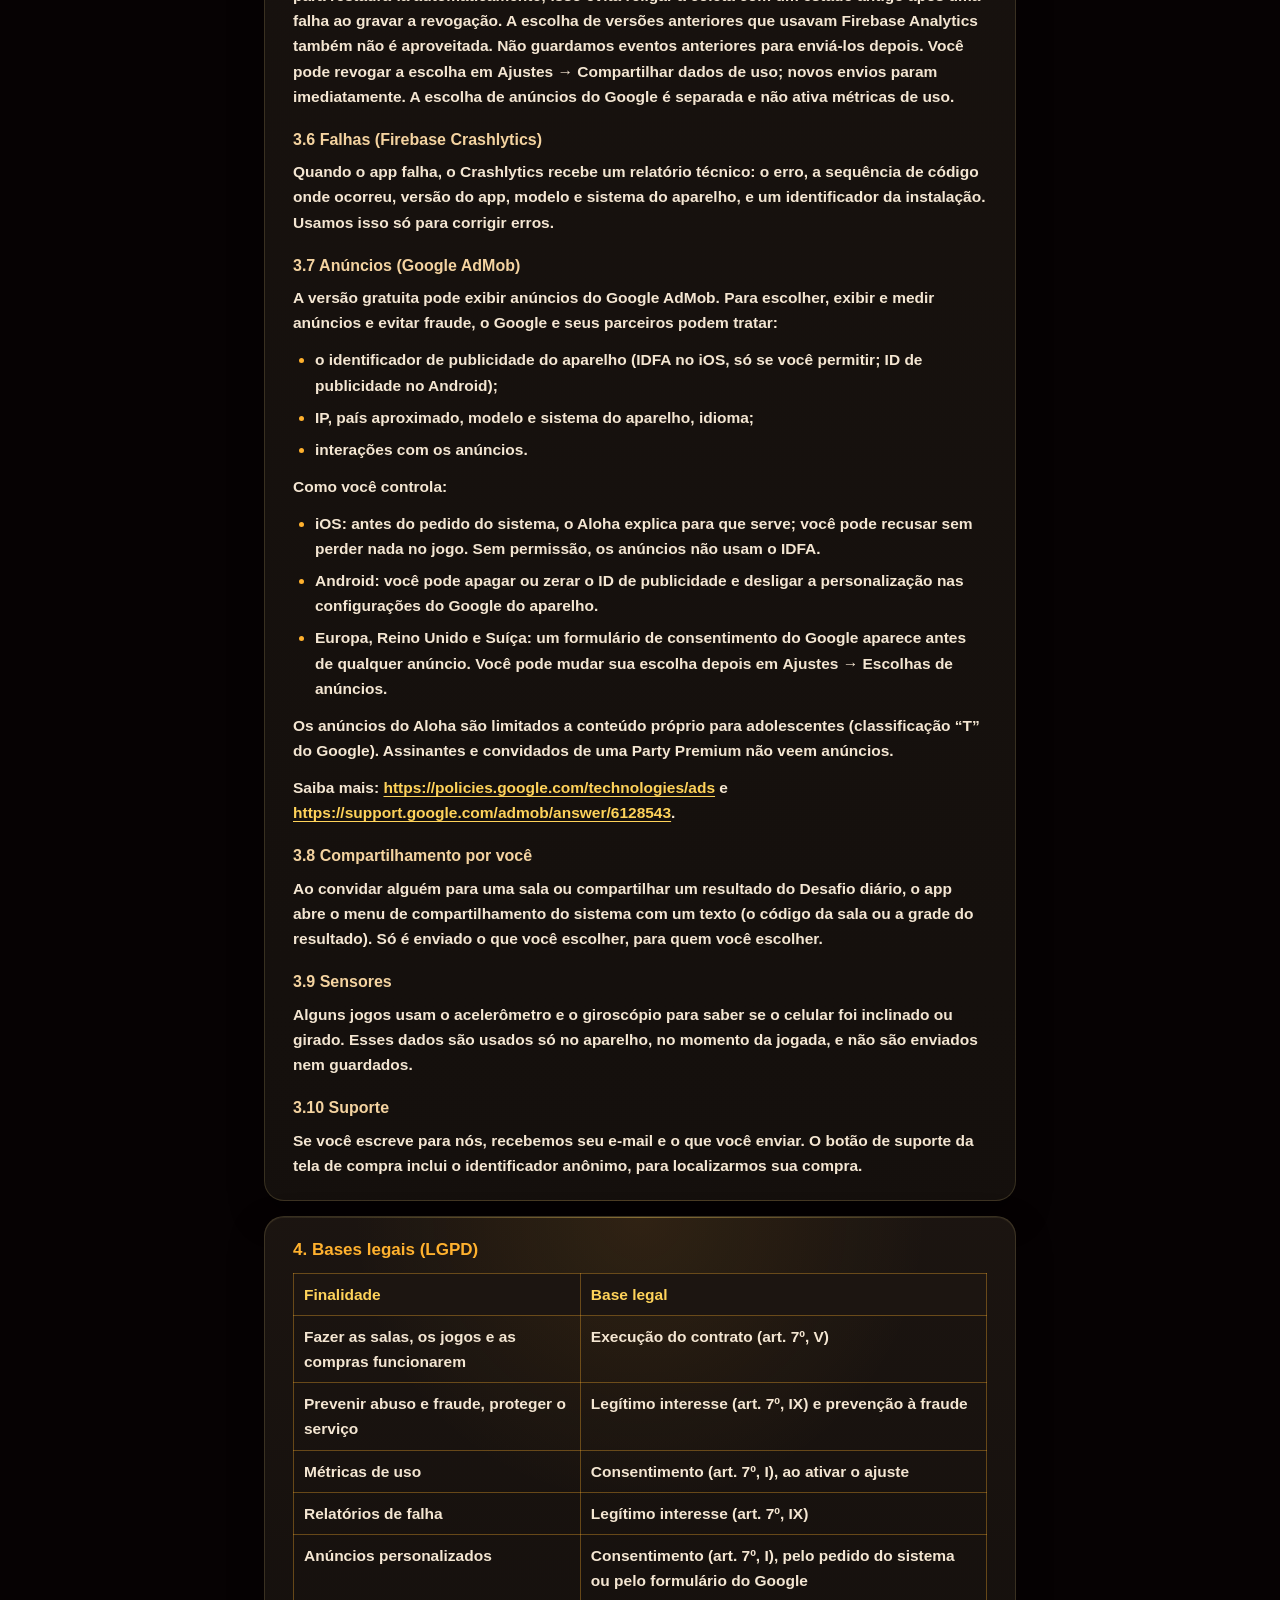
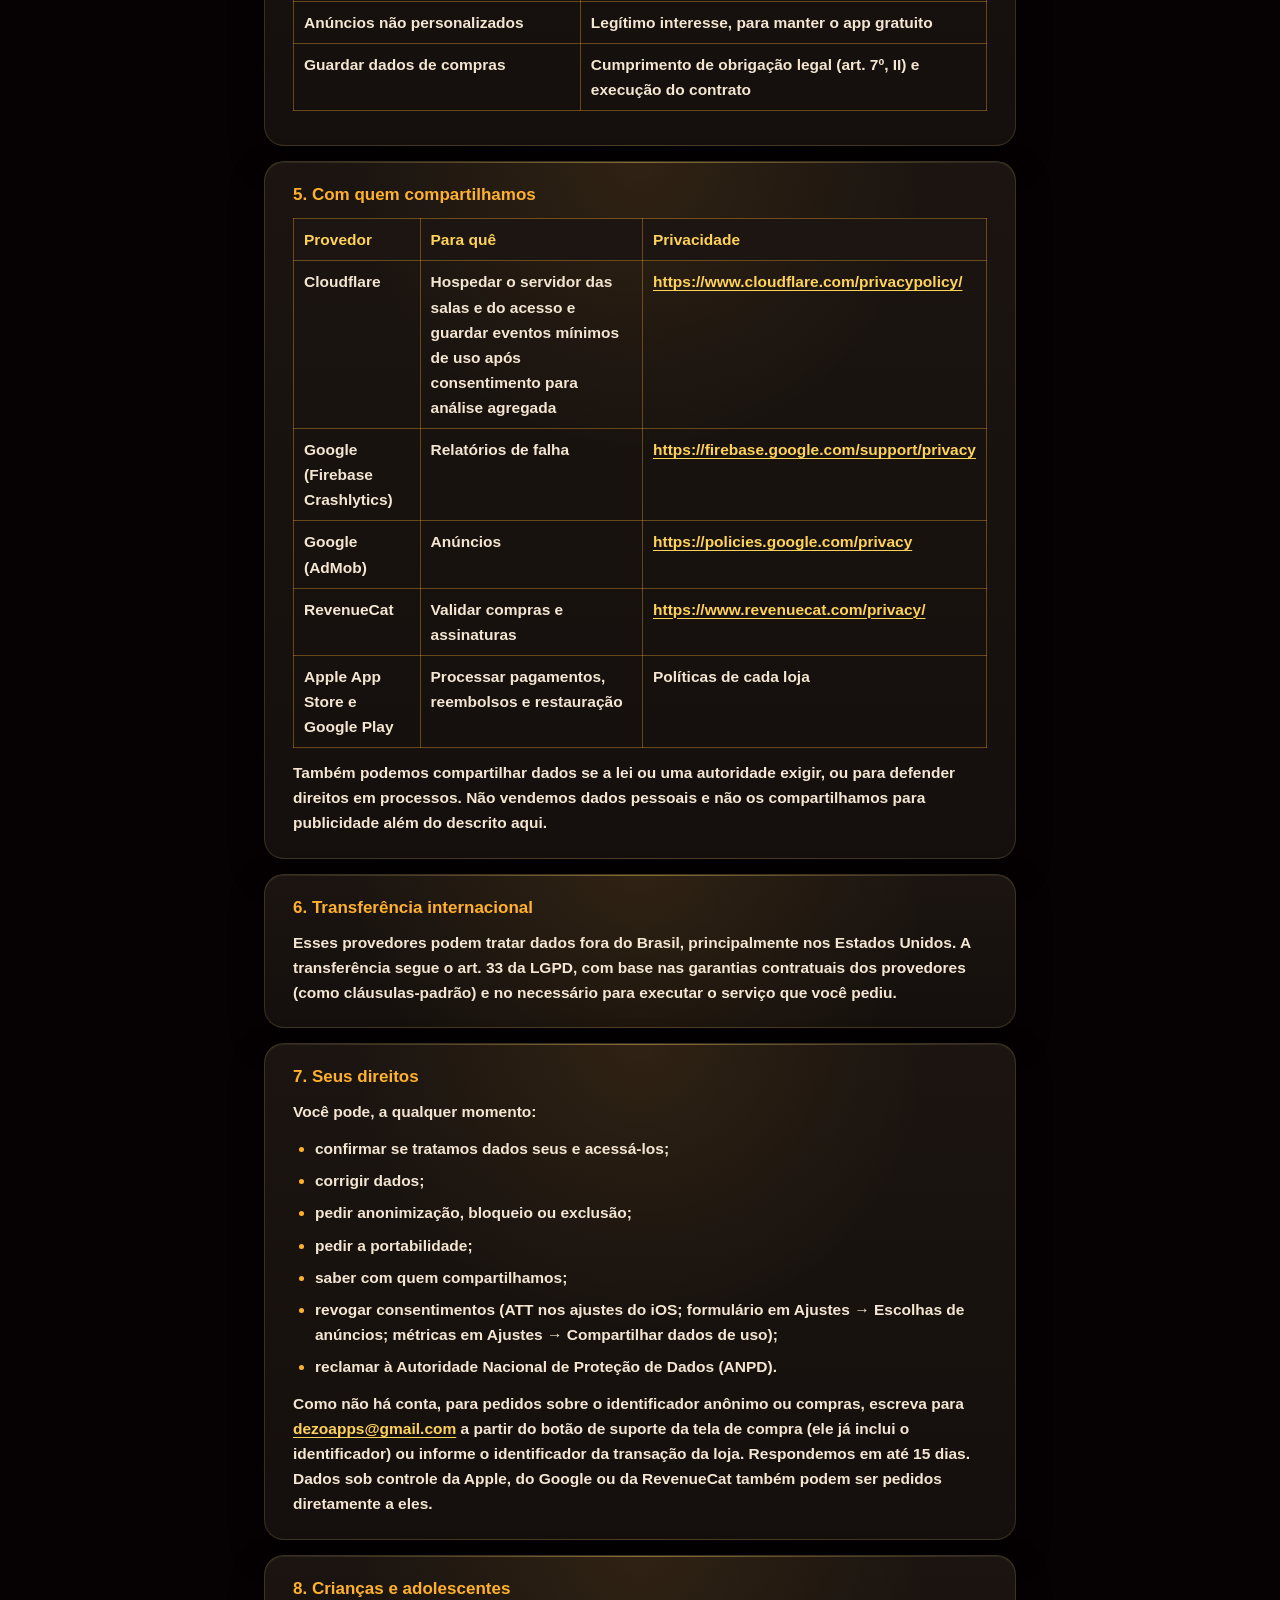
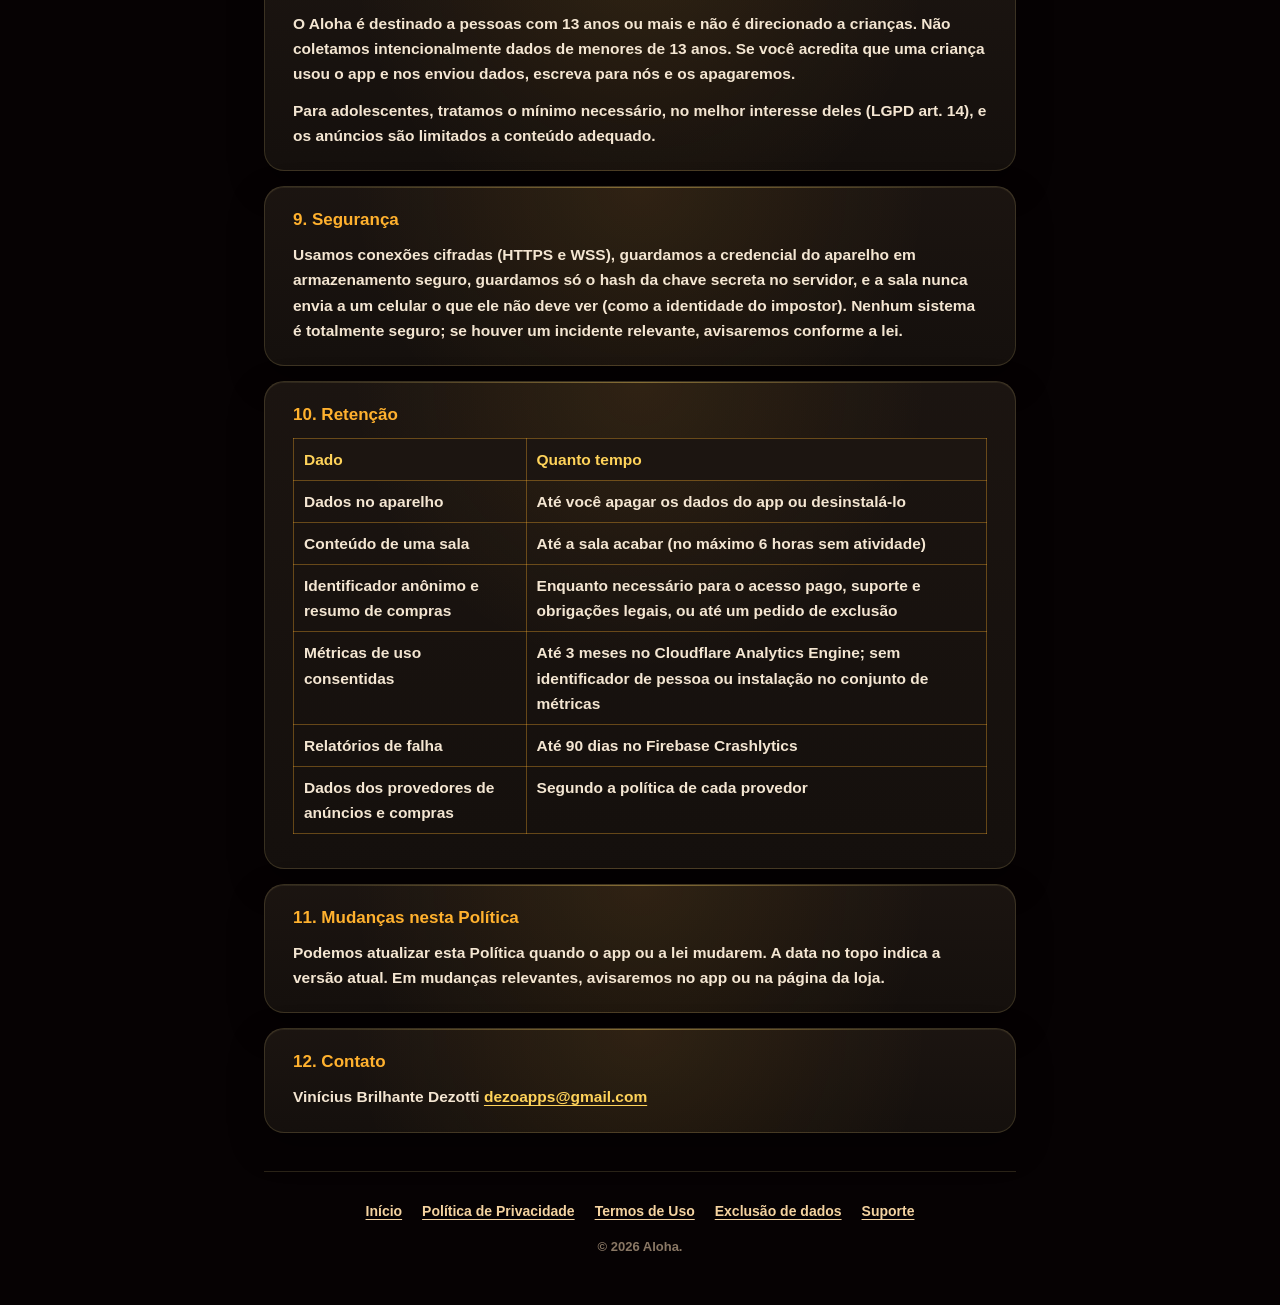
==== commit 433cc875: "docs(privacy): esclarece consentimento por abertura" ====
--- a/privacy-policy/index.html
+++ b/privacy-policy/index.html
@@ -30,49 +30,79 @@
     <section>
       <h2>1. Resumo</h2>
       <ul>
-        <li>O Aloha <strong>não tem conta nem login</strong>. Não pedimos nome real, e-mail, telefone ou documento.</li>
-        <li>Para as salas e as compras funcionarem, o servidor cria um <strong>identificador anônimo</strong> para a sua instalação.</li>
-        <li>O que você digita numa sala (apelido e respostas) fica <strong>só enquanto a sala existe</strong>.</li>
-        <li>Só medimos o uso se você ativar <strong>Compartilhar dados de uso</strong>; eventos mínimos vão para o servidor do Aloha na Cloudflare para análise agregada. Usamos <strong>Firebase Crashlytics</strong> (falhas), <strong>Google AdMob</strong> (anúncios na versão gratuita) e <strong>RevenueCat</strong> (compras).</li>
-        <li>O app <strong>não acessa</strong> câmera, microfone, contatos, fotos nem localização.</li>
-        <li><strong>Não vendemos</strong> dados pessoais.</li>
+      <li>O Aloha <strong>não tem conta nem login</strong>. Não pedimos nome real, e-mail, telefone ou documento.</li>
+      <li>Para as salas e as compras funcionarem, o servidor cria um <strong>identificador anônimo</strong> para a sua instalação.</li>
+      <li>O que você digita numa sala (apelido e respostas) fica <strong>só enquanto a sala existe</strong>.</li>
+      <li>Só medimos o uso se você ativar <strong>Compartilhar dados de uso</strong> na abertura atual do app; eventos mínimos vão para o servidor do Aloha na Cloudflare para análise agregada. Usamos <strong>Firebase Crashlytics</strong> (falhas), <strong>Google AdMob</strong> (anúncios na versão gratuita) e <strong>RevenueCat</strong> (compras).</li>
+      <li>O app <strong>não acessa</strong> câmera, microfone, contatos, fotos nem localização.</li>
+      <li><strong>Não vendemos</strong> dados pessoais.</li>
       </ul>
     </section>
     <section>
       <h2>2. Controlador e contato</h2>
-      <p>Controlador: <strong>Vinícius Brilhante Dezotti</strong>, desenvolvedor do Aloha, no Brasil. Contato para privacidade, inclusive como encarregado (LGPD art. 41): <a href="mailto:dezoapps@gmail.com">dezoapps@gmail.com</a>.</p>
+      <p>Controlador: <strong>Vinícius Brilhante Dezotti</strong>, desenvolvedor do Aloha, no Brasil.
+      Contato para privacidade, inclusive como encarregado (LGPD art. 41): <a href="mailto:dezoapps@gmail.com">dezoapps@gmail.com</a>.</p>
     </section>
     <section>
       <h2>3. Dados que tratamos</h2>
       <h3>3.1 Dados guardados só no seu aparelho</h3>
       <table>
-        <thead><tr><th>Dado</th><th>Para quê</th></tr></thead>
-        <tbody>
-          <tr><td>Apelido e tiki escolhidos</td><td>Preencher seu perfil ao entrar numa sala</td></tr>
-          <tr><td>Ajustes (som, música, vibração, idioma, guias já vistos)</td><td>Lembrar suas preferências</td></tr>
-          <tr><td>Nomes dos lugares no modo “um só celular” (opcionais)</td><td>Mostrar de quem é a vez</td></tr>
-          <tr><td>Sessão da última sala (código, identificadores e chave da sessão)</td><td>Voltar à sala se a conexão cair</td></tr>
-          <tr><td>Sequência, estatísticas e tabuleiros do Desafio diário</td><td>Mostrar seu histórico</td></tr>
-          <tr><td>Partida local em andamento e histórico recente de palavras</td><td>Retomar a partida e evitar repetições</td></tr>
-          <tr><td>Contagem de partidas do dia e se o aviso de anúncios já apareceu</td><td>Aplicar as regras de anúncios</td></tr>
-          <tr><td>Credencial da identidade anônima e estado das compras</td><td>Guardados em <strong>armazenamento seguro</strong> do sistema, fora do backup do aparelho</td></tr>
-        </tbody>
+      <thead>
+      <tr>
+      <th>Dado</th>
+      <th>Para quê</th>
+      </tr>
+      </thead>
+      <tbody>
+      <tr>
+      <td>Apelido e tiki escolhidos</td>
+      <td>Preencher seu perfil ao entrar numa sala</td>
+      </tr>
+      <tr>
+      <td>Ajustes (som, música, vibração, idioma, guias já vistos)</td>
+      <td>Lembrar suas preferências</td>
+      </tr>
+      <tr>
+      <td>Nomes dos lugares no modo “um só celular” (opcionais)</td>
+      <td>Mostrar de quem é a vez</td>
+      </tr>
+      <tr>
+      <td>Sessão da última sala (código, identificadores e chave da sessão)</td>
+      <td>Voltar à sala se a conexão cair</td>
+      </tr>
+      <tr>
+      <td>Sequência, estatísticas e tabuleiros do Desafio diário</td>
+      <td>Mostrar seu histórico</td>
+      </tr>
+      <tr>
+      <td>Partida local em andamento e histórico recente de palavras</td>
+      <td>Retomar a partida e evitar repetições</td>
+      </tr>
+      <tr>
+      <td>Contagem de partidas do dia e se o aviso de anúncios já apareceu</td>
+      <td>Aplicar as regras de anúncios</td>
+      </tr>
+      <tr>
+      <td>Credencial da identidade anônima e estado das compras</td>
+      <td>Guardados em <strong>armazenamento seguro</strong> do sistema, fora do backup do aparelho</td>
+      </tr>
+      </tbody>
       </table>
       <p>Esses dados não saem do aparelho, exceto o que é enviado ao servidor das salas e aos provedores descritos abaixo. Você os apaga ao limpar os dados do app ou desinstalá-lo. O sistema pode incluir parte deles no backup do aparelho (como as estatísticas do Desafio diário).</p>
       <h3>3.2 Salas conectadas</h3>
       <p>Quando você cria ou entra numa sala, o servidor do Aloha (Cloudflare) recebe e guarda, <strong>apenas durante a sala</strong>:</p>
       <ul>
-        <li>o código da sala;</li>
-        <li>seu apelido (até 20 caracteres), seu tiki e a cor do seu lugar;</li>
-        <li>identificadores aleatórios do jogador e da sessão;</li>
-        <li>o estado da partida, incluindo <strong>respostas digitadas</strong> no Resposta Falsa e votos.</li>
+      <li>o código da sala;</li>
+      <li>seu apelido (até 20 caracteres), seu tiki e a cor do seu lugar;</li>
+      <li>identificadores aleatórios do jogador e da sessão;</li>
+      <li>o estado da partida, incluindo <strong>respostas digitadas</strong> no Resposta Falsa e votos.</li>
       </ul>
       <p>O apelido, o tiki e as respostas são vistos pelos outros jogadores da mesma sala. <strong>A sala e tudo o que ela guarda são apagados</strong> quando todos saem, quando não resta ninguém depois de um minuto de reconexão, ou depois de 6 horas sem atividade. O identificador anônimo de acesso (3.3) nunca é mostrado aos outros jogadores.</p>
       <h3>3.3 Identificador anônimo e compras</h3>
       <p>Na primeira vez que o app precisa, o servidor cria um <strong>identificador anônimo</strong> aleatório para a instalação e uma chave secreta (o servidor guarda só uma versão cifrada dela, o hash). Ligados a esse identificador, o servidor guarda:</p>
       <ul>
-        <li>se a Party de demonstração já foi usada, e o início e o fim das Partys criadas;</li>
-        <li>um resumo das suas compras: plano, validade, data da compra, produto e identificadores da transação informados pela loja e pela RevenueCat.</li>
+      <li>se a Party de demonstração já foi usada, e o início e o fim das Partys criadas;</li>
+      <li>um resumo das suas compras: plano, validade, data da compra, produto e identificadores da transação informados pela loja e pela RevenueCat.</li>
       </ul>
       <p>Esses dados servem para liberar e restaurar o acesso pago, impedir fraude e prestar suporte. Eles ficam guardados enquanto forem necessários para isso e para cumprir obrigações legais e fiscais. Você pode pedir a exclusão (seção 7).</p>
       <h3>3.4 Endereço IP e dados de conexão</h3>
@@ -80,27 +110,27 @@
       <h3>3.5 Métricas de uso (servidor do Aloha)</h3>
       <p>Para entender quais jogos são usados e melhorar o app, enviamos eventos ao servidor do Aloha <strong>somente se você ativar Ajustes → Compartilhar dados de uso</strong>. Os eventos permitidos são:</p>
       <ul>
-        <li>as telas abertas, pelo nome genérico da tela (nunca o código da sala);</li>
-        <li>início e fim de partida e criação de Party: modo, jogo, número de jogadores e duração;</li>
-        <li>abertura da tela de compra e de onde veio, compra (qual plano), restauração;</li>
-        <li>recompensas recebidas (qual recurso).</li>
+      <li>as telas abertas, pelo nome genérico da tela (nunca o código da sala);</li>
+      <li>início e fim de partida e criação de Party: modo, jogo, número de jogadores e duração;</li>
+      <li>abertura da tela de compra e de onde veio, compra (qual plano), restauração;</li>
+      <li>recompensas recebidas (qual recurso).</li>
       </ul>
       <p>O servidor aceita apenas os tipos e parâmetros permitidos. No conjunto de métricas da Cloudflare, guardamos nomes de eventos, categorias e contagens; <strong>não guardamos identificador da instalação, IP, apelidos, nomes, códigos de sala nem textos digitados</strong>. O IP é usado transitoriamente para limitar abusos na entrada do servidor e pode constar em registros técnicos da borda da Cloudflare (seção 3.4).</p>
-      <p>Sem uma escolha afirmativa, <strong>nenhuma métrica de uso é enviada</strong>, em qualquer região. Se você havia ativado métricas numa versão anterior que usava Firebase Analytics, precisará escolher novamente para esta nova forma de medição; a escolha antiga não é aproveitada. Não guardamos eventos anteriores para enviá-los depois. Você pode revogar a escolha em <strong>Ajustes → Compartilhar dados de uso</strong>; novos envios param imediatamente. A escolha de anúncios do Google é separada e não ativa métricas de uso.</p>
+      <p>Sem uma escolha afirmativa <strong>na abertura atual do app</strong>, nenhuma métrica de uso é enviada, em qualquer região. O ajuste começa desligado a cada abertura e você precisa ativá-lo novamente se quiser compartilhar dados de uso. Não guardamos uma autorização positiva para restaurá-la automaticamente; isso evita religar a coleta com um estado antigo após uma falha ao gravar a revogação. A escolha de versões anteriores que usavam Firebase Analytics também não é aproveitada. Não guardamos eventos anteriores para enviá-los depois. Você pode revogar a escolha em <strong>Ajustes → Compartilhar dados de uso</strong>; novos envios param imediatamente. A escolha de anúncios do Google é separada e não ativa métricas de uso.</p>
       <h3>3.6 Falhas (Firebase Crashlytics)</h3>
       <p>Quando o app falha, o Crashlytics recebe um relatório técnico: o erro, a sequência de código onde ocorreu, versão do app, modelo e sistema do aparelho, e um identificador da instalação. Usamos isso só para corrigir erros.</p>
       <h3>3.7 Anúncios (Google AdMob)</h3>
       <p>A versão gratuita pode exibir anúncios do Google AdMob. Para escolher, exibir e medir anúncios e evitar fraude, o Google e seus parceiros podem tratar:</p>
       <ul>
-        <li>o <strong>identificador de publicidade</strong> do aparelho (IDFA no iOS, só se você permitir; ID de publicidade no Android);</li>
-        <li>IP, país aproximado, modelo e sistema do aparelho, idioma;</li>
-        <li>interações com os anúncios.</li>
+      <li>o <strong>identificador de publicidade</strong> do aparelho (IDFA no iOS, só se você permitir; ID de publicidade no Android);</li>
+      <li>IP, país aproximado, modelo e sistema do aparelho, idioma;</li>
+      <li>interações com os anúncios.</li>
       </ul>
       <p>Como você controla:</p>
       <ul>
-        <li><strong>iOS:</strong> antes do pedido do sistema, o Aloha explica para que serve; você pode recusar sem perder nada no jogo. Sem permissão, os anúncios não usam o IDFA.</li>
-        <li><strong>Android:</strong> você pode apagar ou zerar o ID de publicidade e desligar a personalização nas configurações do Google do aparelho.</li>
-        <li><strong>Europa, Reino Unido e Suíça:</strong> um formulário de consentimento do Google aparece antes de qualquer anúncio. Você pode mudar sua escolha depois em <strong>Ajustes → Escolhas de anúncios</strong>.</li>
+      <li><strong>iOS:</strong> antes do pedido do sistema, o Aloha explica para que serve; você pode recusar sem perder nada no jogo. Sem permissão, os anúncios não usam o IDFA.</li>
+      <li><strong>Android:</strong> você pode apagar ou zerar o ID de publicidade e desligar a personalização nas configurações do Google do aparelho.</li>
+      <li><strong>Europa, Reino Unido e Suíça:</strong> um formulário de consentimento do Google aparece antes de qualquer anúncio. Você pode mudar sua escolha depois em <strong>Ajustes → Escolhas de anúncios</strong>.</li>
       </ul>
       <p>Os anúncios do Aloha são limitados a conteúdo próprio para adolescentes (classificação “T” do Google). Assinantes e convidados de uma Party Premium não veem anúncios.</p>
       <p>Saiba mais: <a href="https://policies.google.com/technologies/ads">https://policies.google.com/technologies/ads</a> e <a href="https://support.google.com/admob/answer/6128543">https://support.google.com/admob/answer/6128543</a>.</p>
@@ -114,29 +144,81 @@
     <section>
       <h2>4. Bases legais (LGPD)</h2>
       <table>
-        <thead><tr><th>Finalidade</th><th>Base legal</th></tr></thead>
-        <tbody>
-          <tr><td>Fazer as salas, os jogos e as compras funcionarem</td><td>Execução do contrato (art. 7º, V)</td></tr>
-          <tr><td>Prevenir abuso e fraude, proteger o serviço</td><td>Legítimo interesse (art. 7º, IX) e prevenção à fraude</td></tr>
-          <tr><td>Métricas de uso</td><td>Consentimento (art. 7º, I), ao ativar o ajuste</td></tr>
-          <tr><td>Relatórios de falha</td><td>Legítimo interesse (art. 7º, IX)</td></tr>
-          <tr><td>Anúncios personalizados</td><td>Consentimento (art. 7º, I), pelo pedido do sistema ou pelo formulário do Google</td></tr>
-          <tr><td>Anúncios não personalizados</td><td>Legítimo interesse, para manter o app gratuito</td></tr>
-          <tr><td>Guardar dados de compras</td><td>Cumprimento de obrigação legal (art. 7º, II) e execução do contrato</td></tr>
-        </tbody>
+      <thead>
+      <tr>
+      <th>Finalidade</th>
+      <th>Base legal</th>
+      </tr>
+      </thead>
+      <tbody>
+      <tr>
+      <td>Fazer as salas, os jogos e as compras funcionarem</td>
+      <td>Execução do contrato (art. 7º, V)</td>
+      </tr>
+      <tr>
+      <td>Prevenir abuso e fraude, proteger o serviço</td>
+      <td>Legítimo interesse (art. 7º, IX) e prevenção à fraude</td>
+      </tr>
+      <tr>
+      <td>Métricas de uso</td>
+      <td>Consentimento (art. 7º, I), ao ativar o ajuste</td>
+      </tr>
+      <tr>
+      <td>Relatórios de falha</td>
+      <td>Legítimo interesse (art. 7º, IX)</td>
+      </tr>
+      <tr>
+      <td>Anúncios personalizados</td>
+      <td>Consentimento (art. 7º, I), pelo pedido do sistema ou pelo formulário do Google</td>
+      </tr>
+      <tr>
+      <td>Anúncios não personalizados</td>
+      <td>Legítimo interesse, para manter o app gratuito</td>
+      </tr>
+      <tr>
+      <td>Guardar dados de compras</td>
+      <td>Cumprimento de obrigação legal (art. 7º, II) e execução do contrato</td>
+      </tr>
+      </tbody>
       </table>
     </section>
     <section>
       <h2>5. Com quem compartilhamos</h2>
       <table>
-        <thead><tr><th>Provedor</th><th>Para quê</th><th>Privacidade</th></tr></thead>
-        <tbody>
-          <tr><td>Cloudflare</td><td>Hospedar o servidor das salas e do acesso e guardar eventos mínimos de uso após consentimento para análise agregada</td><td><a href="https://www.cloudflare.com/privacypolicy/">https://www.cloudflare.com/privacypolicy/</a></td></tr>
-          <tr><td>Google (Firebase Crashlytics)</td><td>Relatórios de falha</td><td><a href="https://firebase.google.com/support/privacy">https://firebase.google.com/support/privacy</a></td></tr>
-          <tr><td>Google (AdMob)</td><td>Anúncios</td><td><a href="https://policies.google.com/privacy">https://policies.google.com/privacy</a></td></tr>
-          <tr><td>RevenueCat</td><td>Validar compras e assinaturas</td><td><a href="https://www.revenuecat.com/privacy/">https://www.revenuecat.com/privacy/</a></td></tr>
-          <tr><td>Apple App Store e Google Play</td><td>Processar pagamentos, reembolsos e restauração</td><td>Políticas de cada loja</td></tr>
-        </tbody>
+      <thead>
+      <tr>
+      <th>Provedor</th>
+      <th>Para quê</th>
+      <th>Privacidade</th>
+      </tr>
+      </thead>
+      <tbody>
+      <tr>
+      <td>Cloudflare</td>
+      <td>Hospedar o servidor das salas e do acesso e guardar eventos mínimos de uso após consentimento para análise agregada</td>
+      <td><a href="https://www.cloudflare.com/privacypolicy/">https://www.cloudflare.com/privacypolicy/</a></td>
+      </tr>
+      <tr>
+      <td>Google (Firebase Crashlytics)</td>
+      <td>Relatórios de falha</td>
+      <td><a href="https://firebase.google.com/support/privacy">https://firebase.google.com/support/privacy</a></td>
+      </tr>
+      <tr>
+      <td>Google (AdMob)</td>
+      <td>Anúncios</td>
+      <td><a href="https://policies.google.com/privacy">https://policies.google.com/privacy</a></td>
+      </tr>
+      <tr>
+      <td>RevenueCat</td>
+      <td>Validar compras e assinaturas</td>
+      <td><a href="https://www.revenuecat.com/privacy/">https://www.revenuecat.com/privacy/</a></td>
+      </tr>
+      <tr>
+      <td>Apple App Store e Google Play</td>
+      <td>Processar pagamentos, reembolsos e restauração</td>
+      <td>Políticas de cada loja</td>
+      </tr>
+      </tbody>
       </table>
       <p>Também podemos compartilhar dados se a lei ou uma autoridade exigir, ou para defender direitos em processos. <strong>Não vendemos</strong> dados pessoais e não os compartilhamos para publicidade além do descrito aqui.</p>
     </section>
@@ -148,13 +230,13 @@
       <h2>7. Seus direitos</h2>
       <p>Você pode, a qualquer momento:</p>
       <ul>
-        <li>confirmar se tratamos dados seus e acessá-los;</li>
-        <li>corrigir dados;</li>
-        <li>pedir anonimização, bloqueio ou <strong>exclusão</strong>;</li>
-        <li>pedir a portabilidade;</li>
-        <li>saber com quem compartilhamos;</li>
-        <li>revogar consentimentos (ATT nos ajustes do iOS; formulário em Ajustes → Escolhas de anúncios; métricas em Ajustes → Compartilhar dados de uso);</li>
-        <li>reclamar à Autoridade Nacional de Proteção de Dados (ANPD).</li>
+      <li>confirmar se tratamos dados seus e acessá-los;</li>
+      <li>corrigir dados;</li>
+      <li>pedir anonimização, bloqueio ou <strong>exclusão</strong>;</li>
+      <li>pedir a portabilidade;</li>
+      <li>saber com quem compartilhamos;</li>
+      <li>revogar consentimentos (ATT nos ajustes do iOS; formulário em Ajustes → Escolhas de anúncios; métricas em Ajustes → Compartilhar dados de uso);</li>
+      <li>reclamar à Autoridade Nacional de Proteção de Dados (ANPD).</li>
       </ul>
       <p>Como não há conta, para pedidos sobre o identificador anônimo ou compras, escreva para <a href="mailto:dezoapps@gmail.com">dezoapps@gmail.com</a> a partir do botão de suporte da tela de compra (ele já inclui o identificador) ou informe o identificador da transação da loja. Respondemos em até 15 dias. Dados sob controle da Apple, do Google ou da RevenueCat também podem ser pedidos diretamente a eles.</p>
     </section>
@@ -170,15 +252,38 @@
     <section>
       <h2>10. Retenção</h2>
       <table>
-        <thead><tr><th>Dado</th><th>Quanto tempo</th></tr></thead>
-        <tbody>
-          <tr><td>Dados no aparelho</td><td>Até você apagar os dados do app ou desinstalá-lo</td></tr>
-          <tr><td>Conteúdo de uma sala</td><td>Até a sala acabar (no máximo 6 horas sem atividade)</td></tr>
-          <tr><td>Identificador anônimo e resumo de compras</td><td>Enquanto necessário para o acesso pago, suporte e obrigações legais, ou até um pedido de exclusão</td></tr>
-          <tr><td>Métricas de uso consentidas</td><td>Até 3 meses no Cloudflare Analytics Engine; sem identificador de pessoa ou instalação no conjunto de métricas</td></tr>
-          <tr><td>Relatórios de falha</td><td>Até 90 dias no Firebase Crashlytics</td></tr>
-          <tr><td>Dados dos provedores de anúncios e compras</td><td>Segundo a política de cada provedor</td></tr>
-        </tbody>
+      <thead>
+      <tr>
+      <th>Dado</th>
+      <th>Quanto tempo</th>
+      </tr>
+      </thead>
+      <tbody>
+      <tr>
+      <td>Dados no aparelho</td>
+      <td>Até você apagar os dados do app ou desinstalá-lo</td>
+      </tr>
+      <tr>
+      <td>Conteúdo de uma sala</td>
+      <td>Até a sala acabar (no máximo 6 horas sem atividade)</td>
+      </tr>
+      <tr>
+      <td>Identificador anônimo e resumo de compras</td>
+      <td>Enquanto necessário para o acesso pago, suporte e obrigações legais, ou até um pedido de exclusão</td>
+      </tr>
+      <tr>
+      <td>Métricas de uso consentidas</td>
+      <td>Até 3 meses no Cloudflare Analytics Engine; sem identificador de pessoa ou instalação no conjunto de métricas</td>
+      </tr>
+      <tr>
+      <td>Relatórios de falha</td>
+      <td>Até 90 dias no Firebase Crashlytics</td>
+      </tr>
+      <tr>
+      <td>Dados dos provedores de anúncios e compras</td>
+      <td>Segundo a política de cada provedor</td>
+      </tr>
+      </tbody>
       </table>
     </section>
     <section>
@@ -187,7 +292,8 @@
     </section>
     <section>
       <h2>12. Contato</h2>
-      <p>Vinícius Brilhante Dezotti <a href="mailto:dezoapps@gmail.com">dezoapps@gmail.com</a></p>
+      <p>Vinícius Brilhante Dezotti
+      <a href="mailto:dezoapps@gmail.com">dezoapps@gmail.com</a></p>
     </section>
   </article>
 
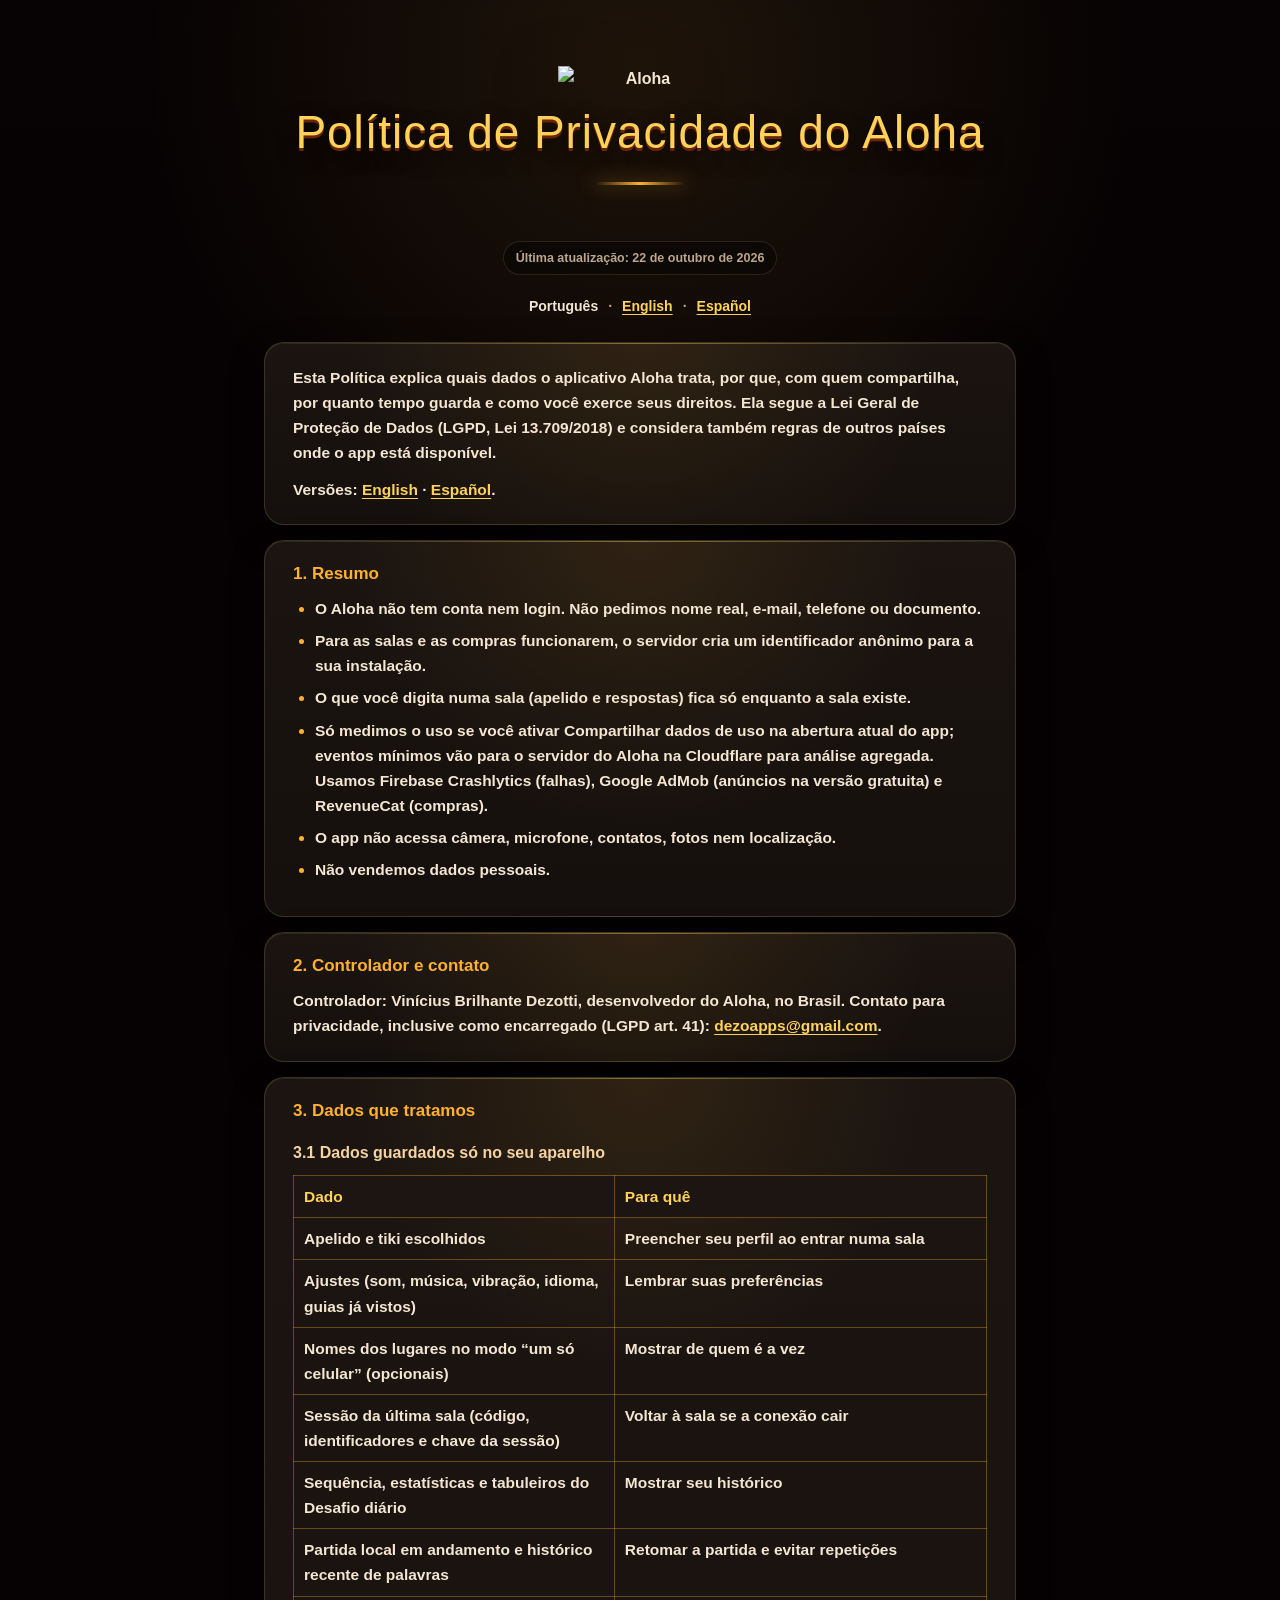
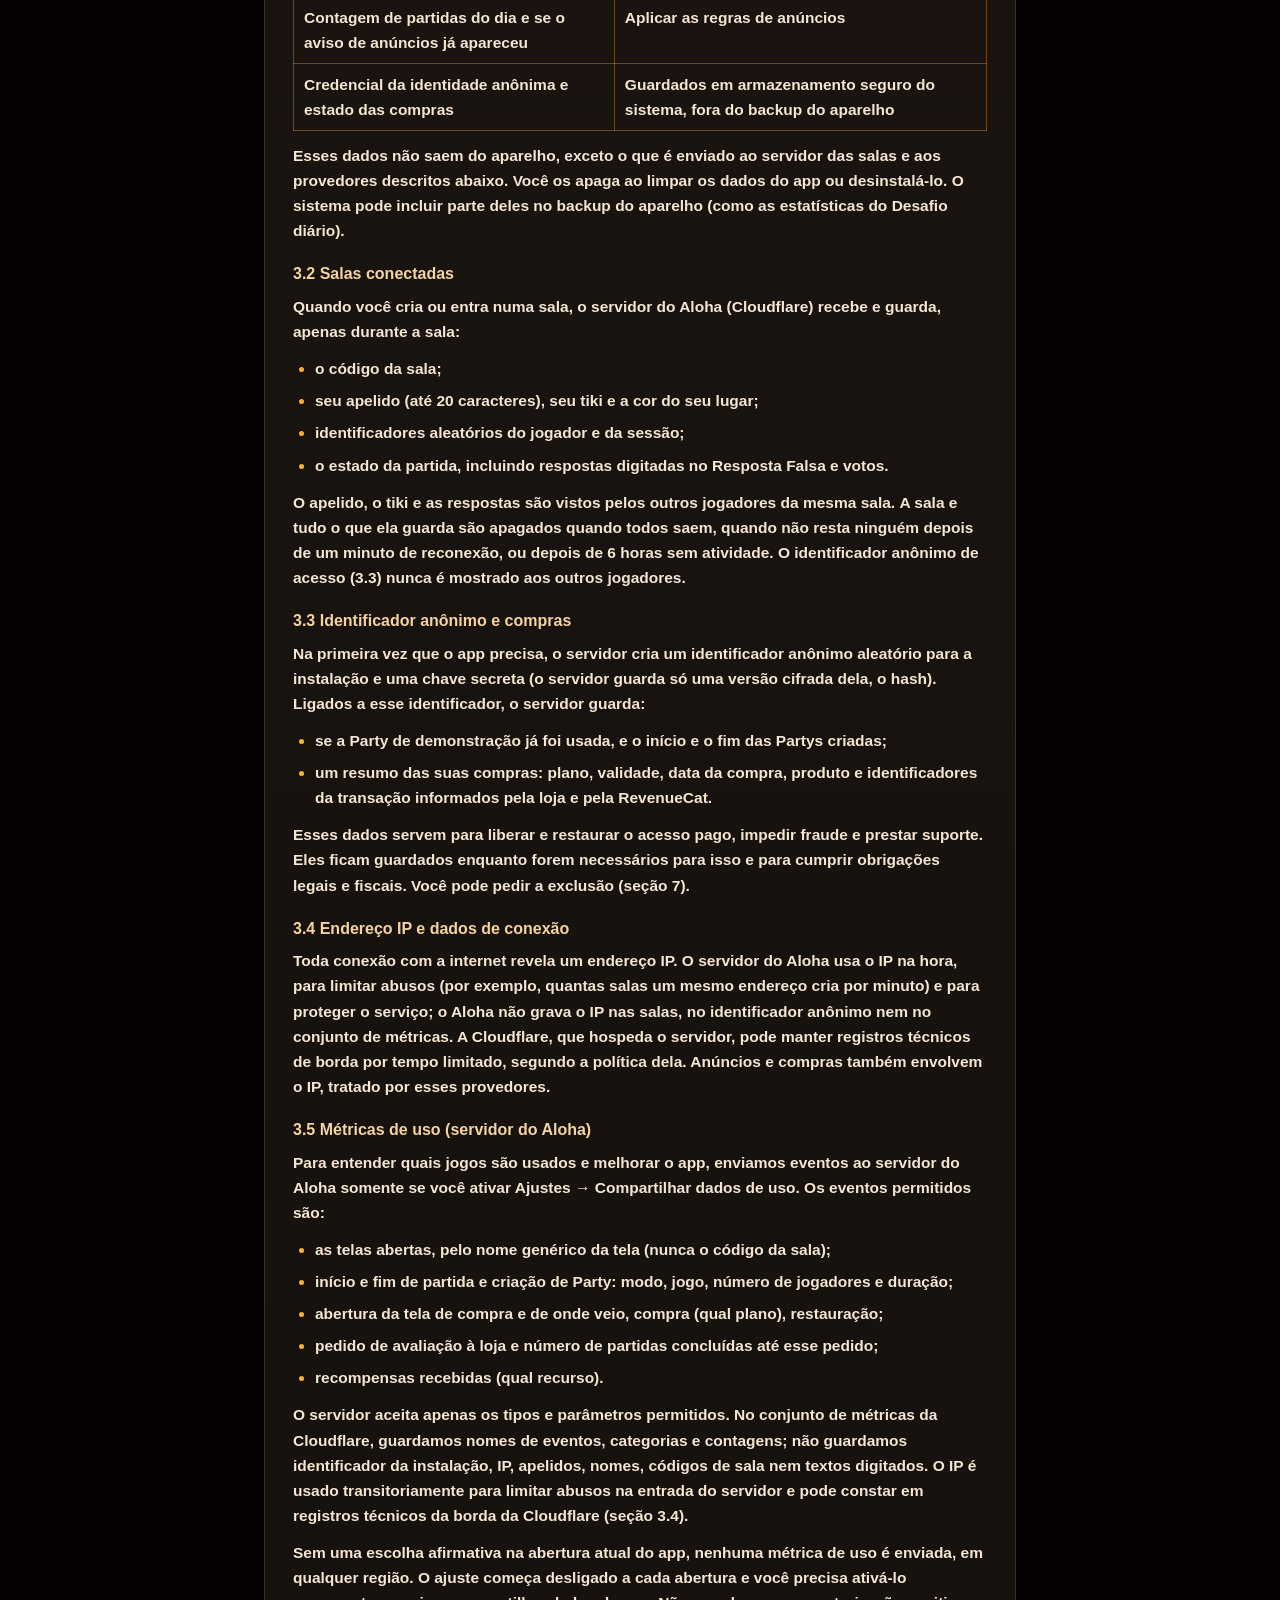
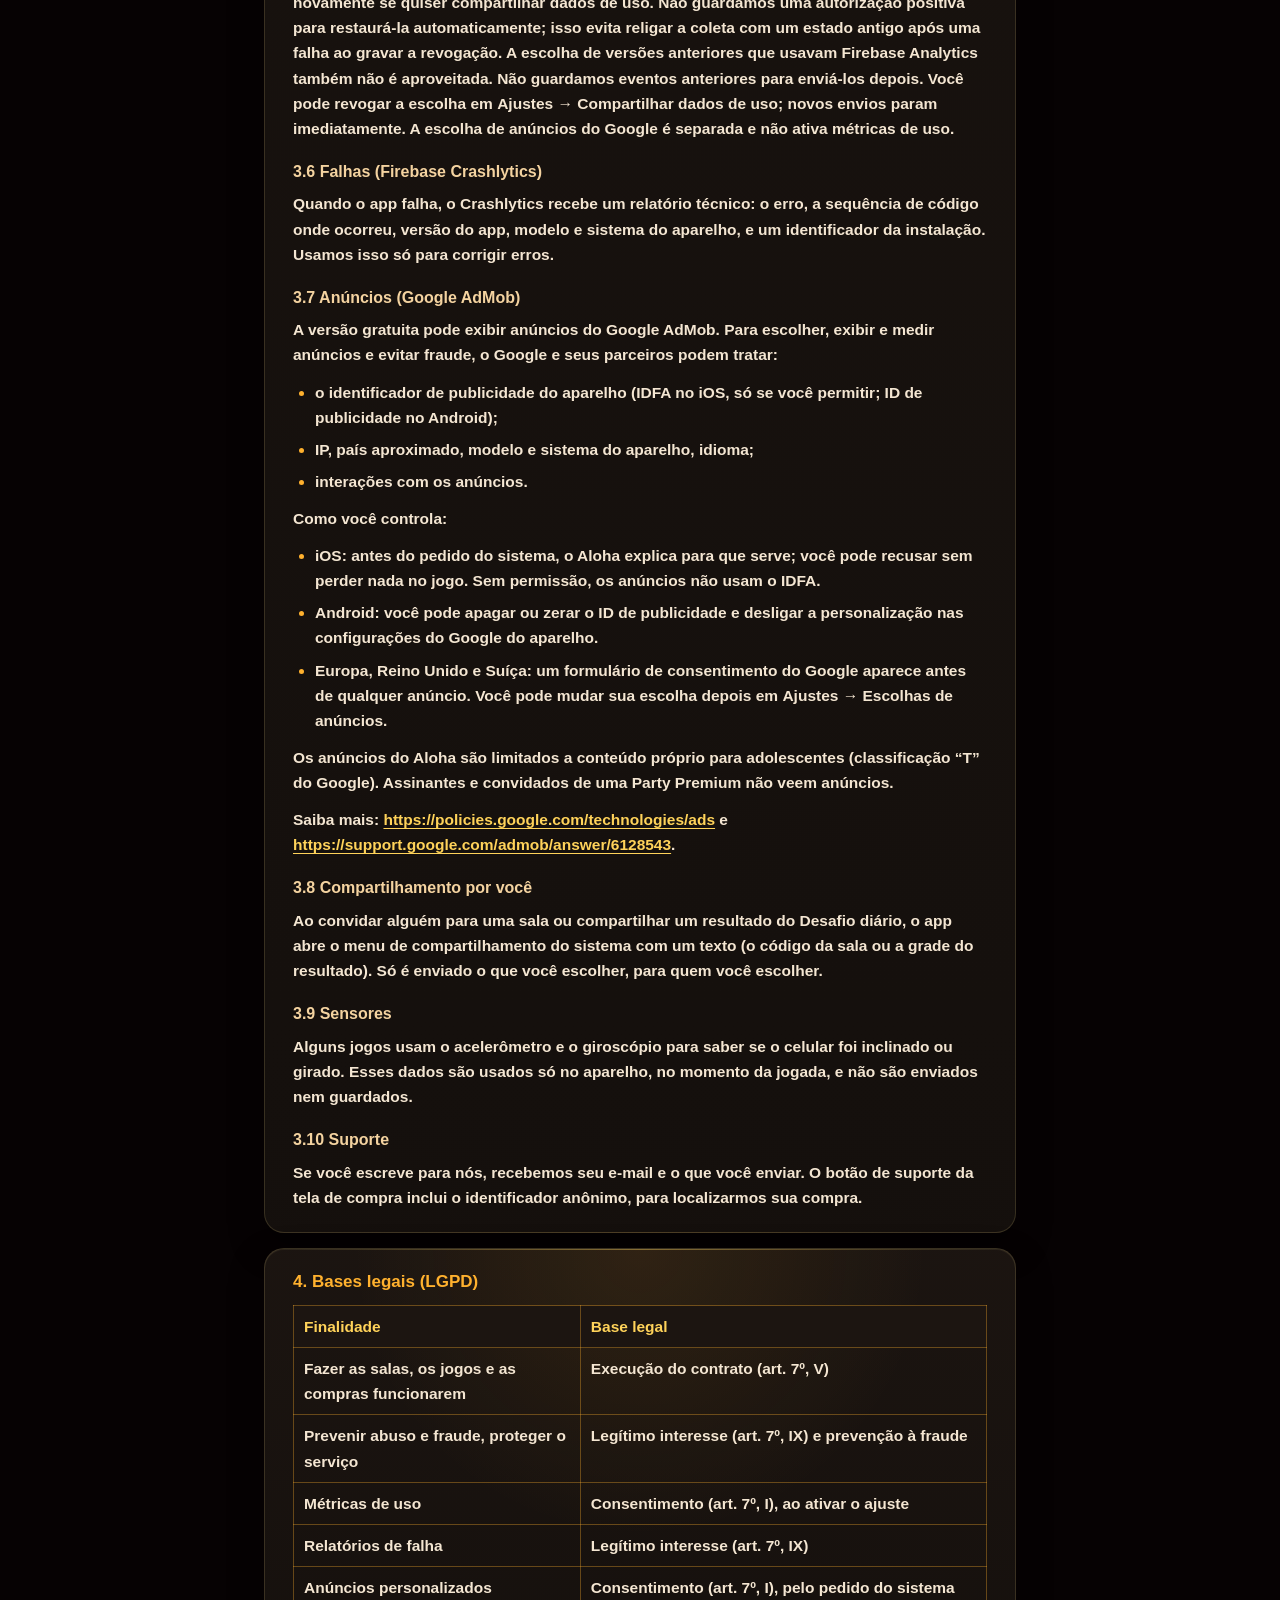
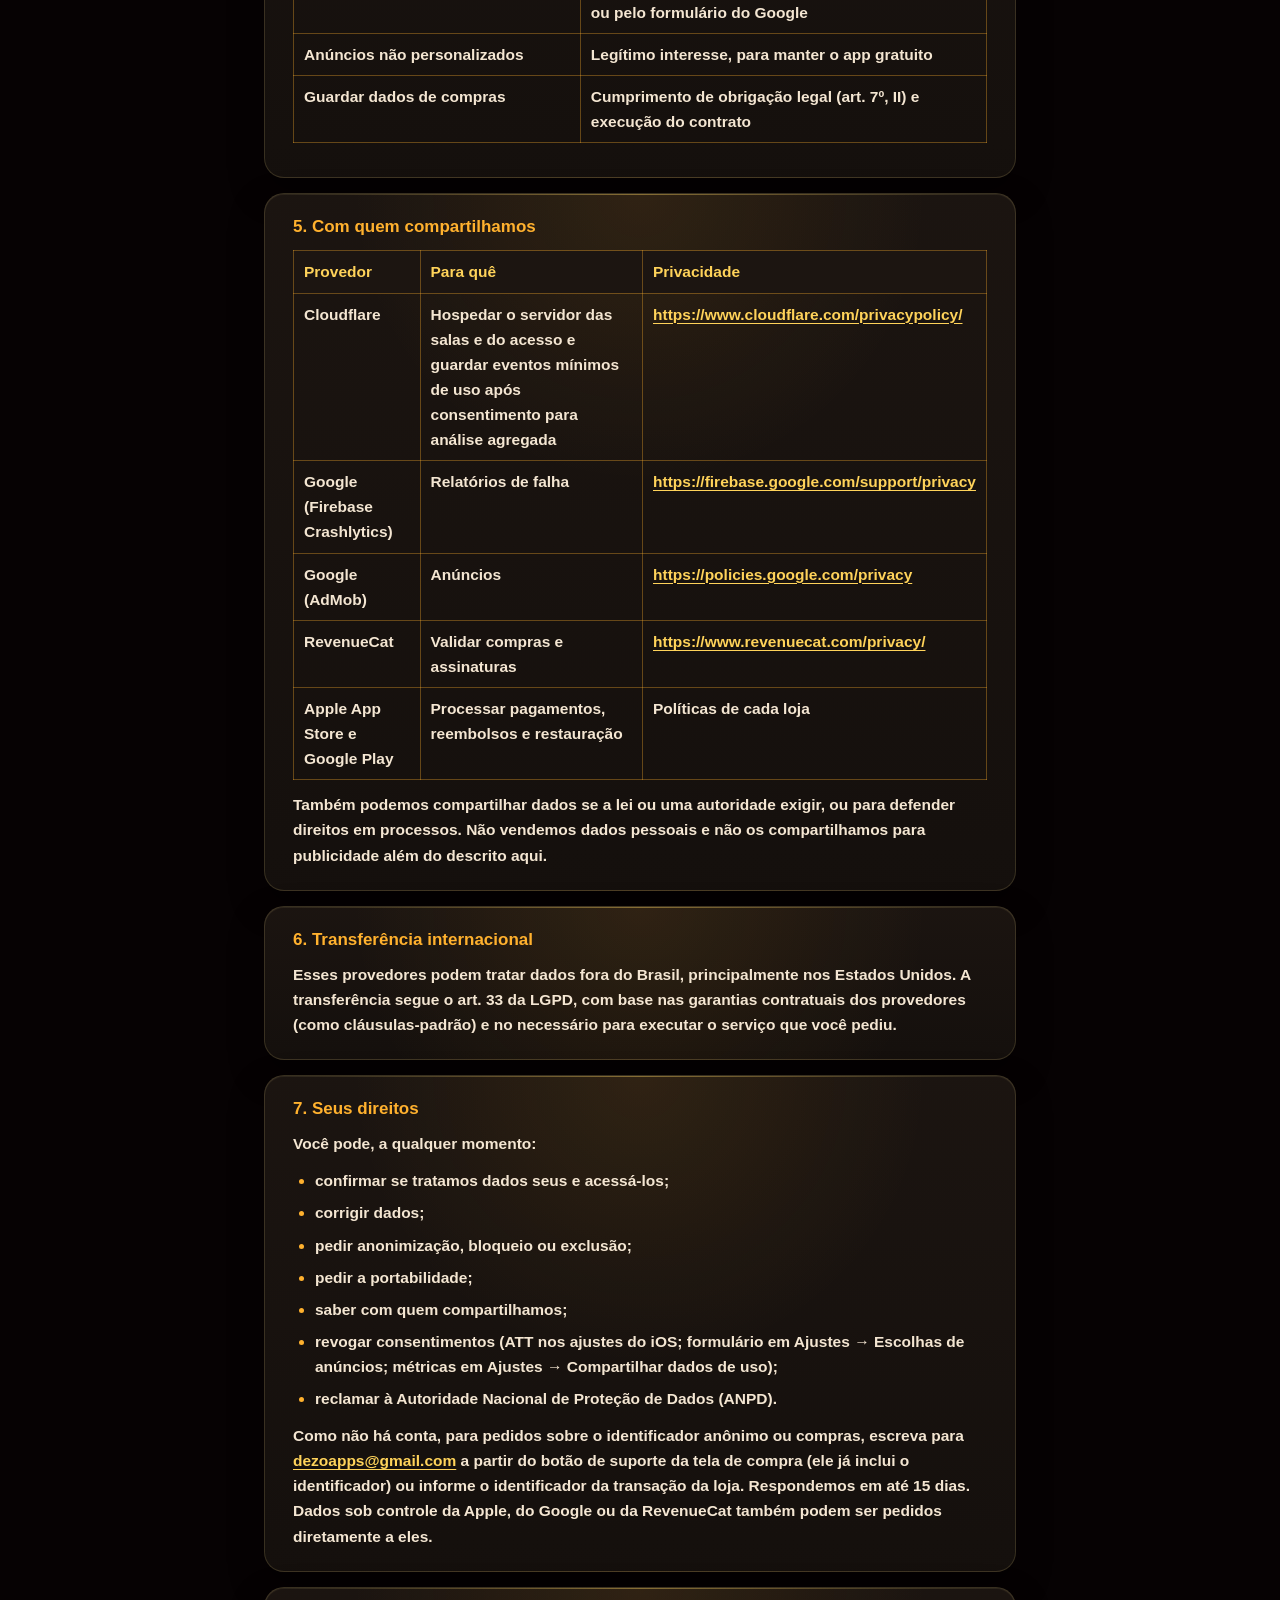
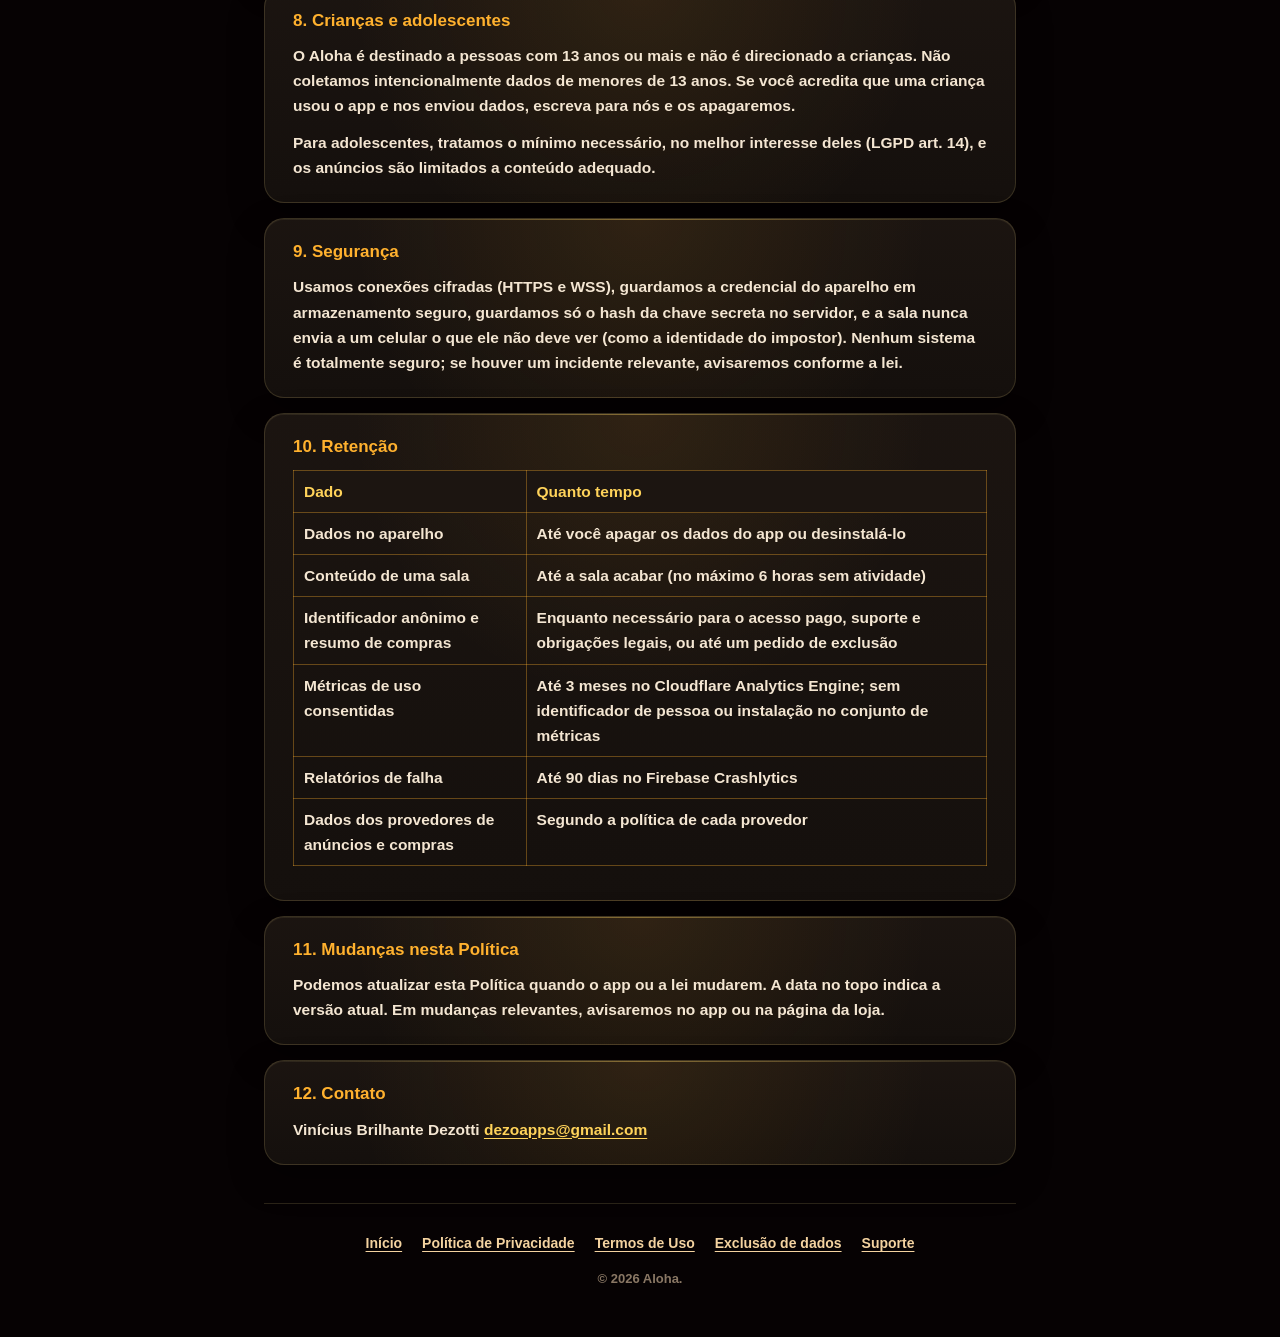
==== commit e0da59a9: "docs(privacy): inclui métrica do pedido de avaliação" ====
--- a/privacy-policy/index.html
+++ b/privacy-policy/index.html
@@ -113,6 +113,7 @@
       <li>as telas abertas, pelo nome genérico da tela (nunca o código da sala);</li>
       <li>início e fim de partida e criação de Party: modo, jogo, número de jogadores e duração;</li>
       <li>abertura da tela de compra e de onde veio, compra (qual plano), restauração;</li>
+      <li>pedido de avaliação à loja e número de partidas concluídas até esse pedido;</li>
       <li>recompensas recebidas (qual recurso).</li>
       </ul>
       <p>O servidor aceita apenas os tipos e parâmetros permitidos. No conjunto de métricas da Cloudflare, guardamos nomes de eventos, categorias e contagens; <strong>não guardamos identificador da instalação, IP, apelidos, nomes, códigos de sala nem textos digitados</strong>. O IP é usado transitoriamente para limitar abusos na entrada do servidor e pode constar em registros técnicos da borda da Cloudflare (seção 3.4).</p>
